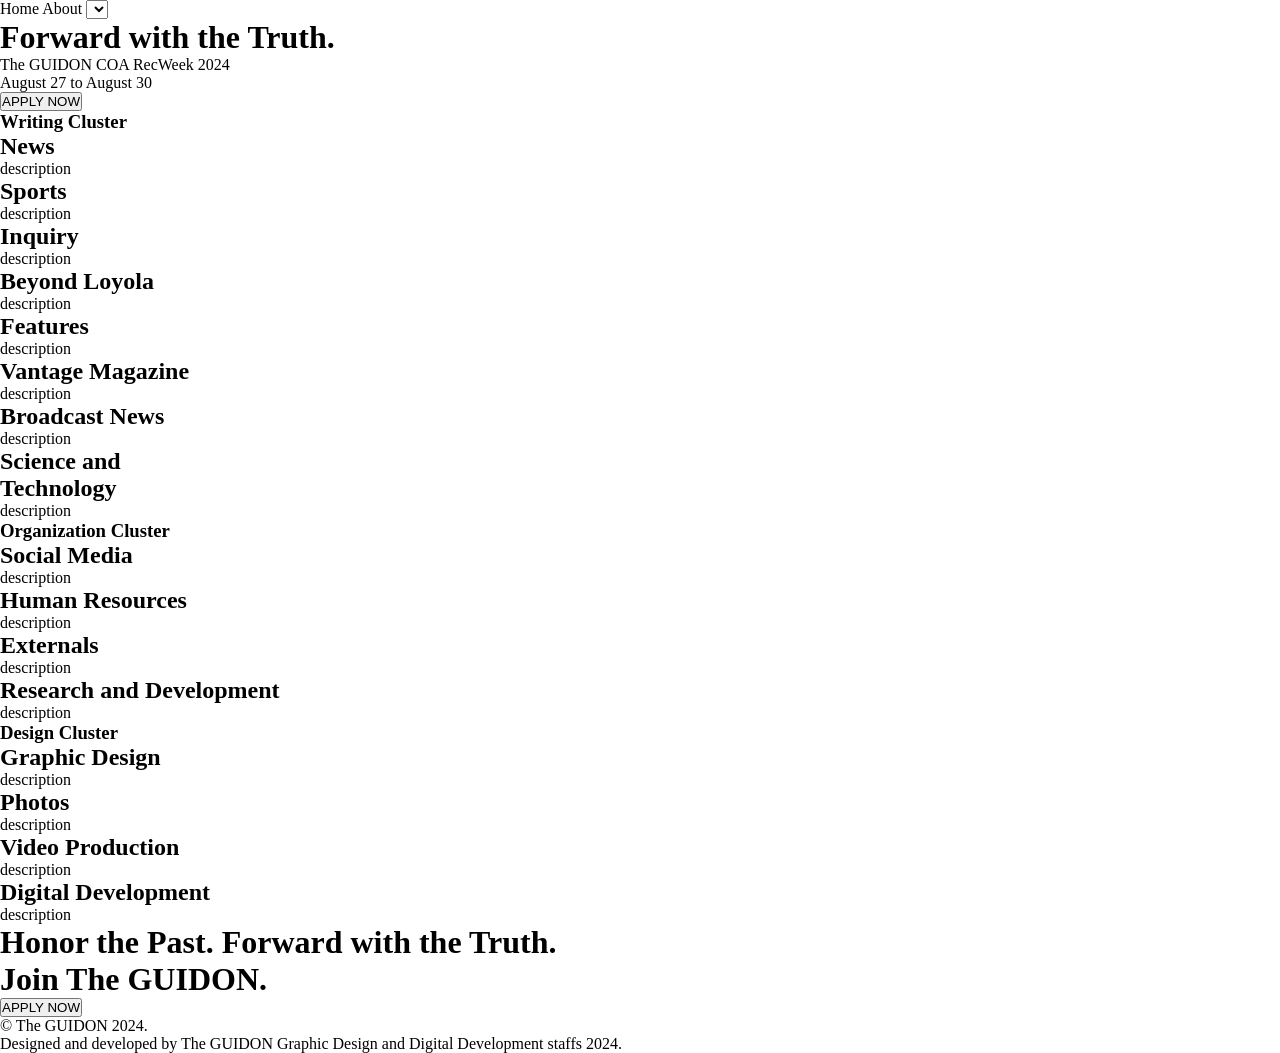
==== html/joinguidon.html @ 62df77d5 "populated the html structure." ====
<!DOCTYPE html>
<html lang="en">
<head>
    <meta charset="UTF-8">
    <meta name="viewport" content="width=device-width, initial-scale=1.0">
    <title>Join the Guidon</title>
    <link rel="stylesheet" charset="UTF-8" href="../css/guidon.css"
</head>
<body>
    <nav class="navbar">
        <a class="navbar-logo"> </a>
        <a class="navbar-home"> Home </a>
        <a class="navbar-about"> About </a>
        <select class="navbar-clusters"> Clusters </select>
    </nav>
    
    <header> 
        <h1> Forward with the Truth. </h1> 
        <p> The GUIDON COA RecWeek 2024</p>
        <p> August 27 to August 30 </p>
        <button> APPLY NOW </button>
    </header>

    <main> 
        <section class="container-intro"> 

        </section>

        <section class="container-clusters">
            <section id="writingCluster">
                <h1> Writing Cluster </h1> 
                <section> 
                    <a>
                        <h2> News </h2>
                        <p> description </p>
                    </a>
                </section>
                <section> 
                    <a>
                        <h2> Sports </h2>
                        <p> description </p>
                    </a>
                </section>
                <section> 
                    <a>
                        <h2> Inquiry </h2>
                        <p> description </p>
                    </a>
                </section>
                <section> 
                    <a>
                        <h2> Beyond Loyola </h2>
                        <p> description </p>
                    </a>
                </section>
                <section> 
                    <a>
                        <h2> Features </h2>
                        <p> description </p>
                    </a>
                </section>
                <section> 
                    <a>
                        <h2> Vantage Magazine </h2>
                        <p> description </p>
                    </a>
                </section>
                <section> 
                    <a>
                        <h2> Broadcast News </h2>
                        <p> description </p>
                    </a>
                </section>
                <section> 
                    <a>
                        <h2> Science and </h2>
                        <h2> Technology </h2>
                        <p> description </p>
                    </a>
                </section>
            </section>

            <section id="organizationCluster"> 
                <h1> Organization Cluster </h1>
                <section> 
                    <a>
                        <h2> Social Media </h2>
                        <p> description </p>
                    </a>
                </section>
                <section> 
                    <a>
                        <h2> Human Resources </h2>
                        <p> description </p>
                    </a>
                </section>
                <section> 
                    <a>
                        <h2> Externals </h2>
                        <p> description </p>
                    </a>
                </section> 
                <section> 
                    <a>
                        <h2> Research and Development </h2>
                        <p> description </p>
                    </a>
                </section>
            </section>

            <section id="designCluster"> 
                <h1> Design Cluster </h1> 
                <section> 
                    <a>
                        <h2> Graphic Design </h2>
                        <p> description </p>
                    </a>
                </section>
                <section> 
                    <a>
                        <h2> Photos </h2>
                        <p> description </p>
                    </a>
                </section>
                <section> 
                    <a>
                        <h2> Video Production </h2>
                        <p> description </p>
                    </a>
                </section> 
                <section> 
                    <a>
                        <h2> Digital Development </h2>
                        <p> description </p>
                    </a>
                </section>
            </section>
        </section>

        <footer class="footer">
            <h1> Honor the Past. Forward with the Truth. </h1>
            <h1> Join The GUIDON. </h1>
            <button> APPLY NOW </button>
            <p> © The GUIDON 2024.</p>
            <p> Designed and developed by The GUIDON Graphic Design and Digital Development staffs 2024.</p>
        </footer>


    </main>
</body>
</html>
---- css/guidon.css ----
* {
    padding: 0;
    margin: 0;
}
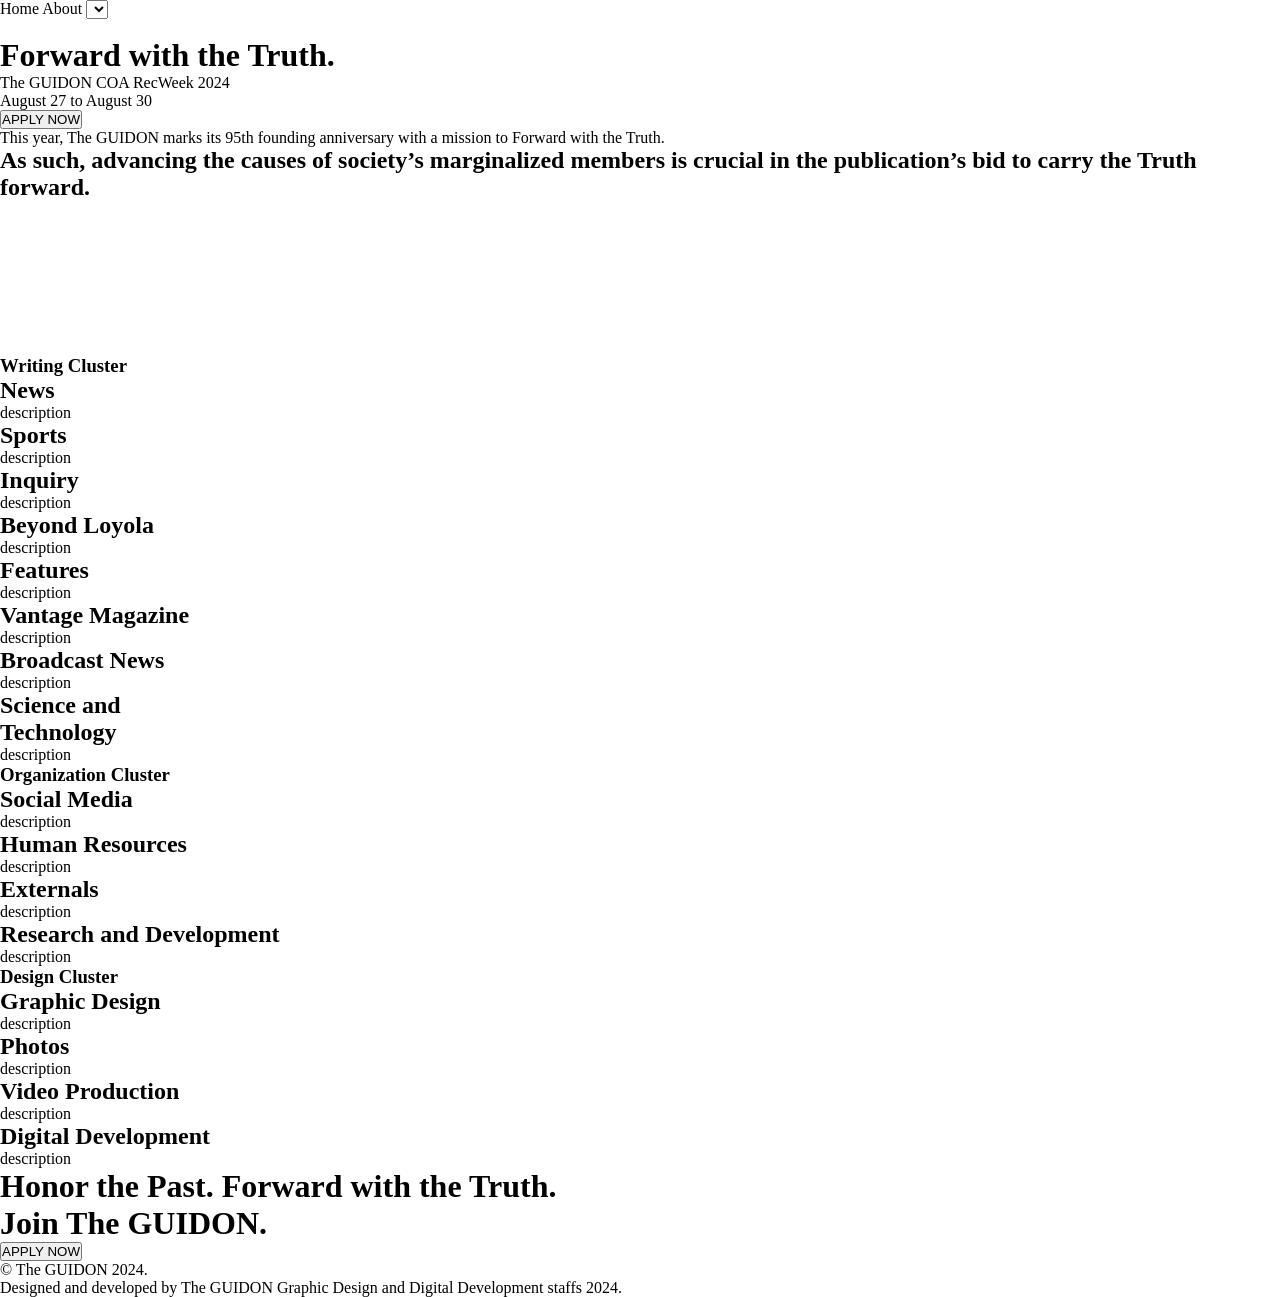
==== commit 0272d661: "added css styles for visual clarity" ====
--- a/html/joinguidon.html
+++ b/html/joinguidon.html
@@ -15,137 +15,154 @@
     </nav>
     
     <header> 
-        <h1> Forward with the Truth. </h1> 
-        <p> The GUIDON COA RecWeek 2024</p>
-        <p> August 27 to August 30 </p>
-        <button> APPLY NOW </button>
+        <div class="background-carousel">
+            <img> 
+            <img>
+            <img>
+        </div>
+        <div class="header-text">
+            <h1> Forward with the Truth. </h1> 
+            <div> 
+                <p> The GUIDON COA RecWeek 2024</p>
+                <p> August 27 to August 30 </p>
+                <button> APPLY NOW </button>
+             </div>
+           
+        </div>
+        
     </header>
 
     <main> 
         <section class="container-intro"> 
-
+            <p> This year, The GUIDON marks its 95th founding anniversary with a mission to Forward with the Truth. </p>
+            <h1> As such, advancing the causes of society’s marginalized members is crucial in the publication’s bid to carry the Truth forward. </h1>
+            <video> Insert video here </video>
         </section>
 
-        <section class="container-clusters">
+        <section class="container-allClusters">
             <section id="writingCluster">
                 <h1> Writing Cluster </h1> 
-                <section> 
-                    <a>
-                        <h2> News </h2>
-                        <p> description </p>
-                    </a>
-                </section>
-                <section> 
-                    <a>
-                        <h2> Sports </h2>
-                        <p> description </p>
-                    </a>
-                </section>
-                <section> 
-                    <a>
-                        <h2> Inquiry </h2>
-                        <p> description </p>
-                    </a>
-                </section>
-                <section> 
-                    <a>
-                        <h2> Beyond Loyola </h2>
-                        <p> description </p>
-                    </a>
-                </section>
-                <section> 
-                    <a>
-                        <h2> Features </h2>
-                        <p> description </p>
-                    </a>
-                </section>
-                <section> 
-                    <a>
-                        <h2> Vantage Magazine </h2>
-                        <p> description </p>
-                    </a>
-                </section>
-                <section> 
-                    <a>
-                        <h2> Broadcast News </h2>
-                        <p> description </p>
-                    </a>
-                </section>
-                <section> 
-                    <a>
-                        <h2> Science and </h2>
-                        <h2> Technology </h2>
-                        <p> description </p>
-                    </a>
+                <section class="container-cluster"> 
+                    <section> 
+                        <a>
+                            <h2> News </h2>
+                            <p> description </p>
+                        </a>
+                    </section>
+                    <section> 
+                        <a>
+                            <h2> Sports </h2>
+                            <p> description </p>
+                        </a>
+                    </section>
+                    <section> 
+                        <a>
+                            <h2> Inquiry </h2>
+                            <p> description </p>
+                        </a>
+                    </section>
+                    <section> 
+                        <a>
+                            <h2> Beyond Loyola </h2>
+                            <p> description </p>
+                        </a>
+                    </section>
+                    <section> 
+                        <a>
+                            <h2> Features </h2>
+                            <p> description </p>
+                        </a>
+                    </section>
+                    <section> 
+                        <a>
+                            <h2> Vantage Magazine </h2>
+                            <p> description </p>
+                        </a>
+                    </section>
+                    <section> 
+                        <a>
+                            <h2> Broadcast News </h2>
+                            <p> description </p>
+                        </a>
+                    </section>
+                    <section> 
+                        <a>
+                            <h2> Science and </h2>
+                            <h2> Technology </h2>
+                            <p> description </p>
+                        </a>
+                    </section>
                 </section>
             </section>
 
-            <section id="organizationCluster"> 
+            <section id="organizationCluster">
                 <h1> Organization Cluster </h1>
-                <section> 
-                    <a>
-                        <h2> Social Media </h2>
-                        <p> description </p>
-                    </a>
-                </section>
-                <section> 
-                    <a>
-                        <h2> Human Resources </h2>
-                        <p> description </p>
-                    </a>
-                </section>
-                <section> 
-                    <a>
-                        <h2> Externals </h2>
-                        <p> description </p>
-                    </a>
-                </section> 
-                <section> 
-                    <a>
-                        <h2> Research and Development </h2>
-                        <p> description </p>
-                    </a>
+                <section class="container-cluster">  
+                    <section> 
+                        <a>
+                            <h2> Social Media </h2>
+                            <p> description </p>
+                        </a>
+                    </section>
+                    <section> 
+                        <a>
+                            <h2> Human Resources </h2>
+                            <p> description </p>
+                        </a>
+                    </section>
+                    <section> 
+                        <a>
+                            <h2> Externals </h2>
+                            <p> description </p>
+                        </a>
+                    </section> 
+                    <section> 
+                        <a>
+                            <h2> Research and Development </h2>
+                            <p> description </p>
+                        </a>
+                    </section>
                 </section>
             </section>
 
-            <section id="designCluster"> 
+            <section id="designCluster">
                 <h1> Design Cluster </h1> 
-                <section> 
-                    <a>
-                        <h2> Graphic Design </h2>
-                        <p> description </p>
-                    </a>
-                </section>
-                <section> 
-                    <a>
-                        <h2> Photos </h2>
-                        <p> description </p>
-                    </a>
-                </section>
-                <section> 
-                    <a>
-                        <h2> Video Production </h2>
-                        <p> description </p>
-                    </a>
-                </section> 
-                <section> 
-                    <a>
-                        <h2> Digital Development </h2>
-                        <p> description </p>
-                    </a>
+                <section class="container-cluster"> 
+                    <section> 
+                        <a>
+                            <h2> Graphic Design </h2>
+                            <p> description </p>
+                        </a>
+                    </section>
+                    <section> 
+                        <a>
+                            <h2> Photos </h2>
+                            <p> description </p>
+                        </a>
+                    </section>
+                    <section> 
+                        <a>
+                            <h2> Video Production </h2>
+                            <p> description </p>
+                        </a>
+                    </section> 
+                    <section> 
+                        <a>
+                            <h2> Digital Development </h2>
+                            <p> description </p>
+                        </a>
+                    </section>
                 </section>
             </section>
         </section>
+    </main>
 
-        <footer class="footer">
-            <h1> Honor the Past. Forward with the Truth. </h1>
-            <h1> Join The GUIDON. </h1>
-            <button> APPLY NOW </button>
-            <p> © The GUIDON 2024.</p>
-            <p> Designed and developed by The GUIDON Graphic Design and Digital Development staffs 2024.</p>
-        </footer>
-
-
-    </main>
+    <footer class="footer">
+        <h1> Honor the Past. Forward with the Truth. </h1>
+        <h1> Join The GUIDON. </h1>
+        <button> APPLY NOW </button>
+        <p> © The GUIDON 2024.</p>
+        <p> Designed and developed by The GUIDON Graphic Design and Digital Development staffs 2024.</p>
+    </footer>
 </body>
 </html>
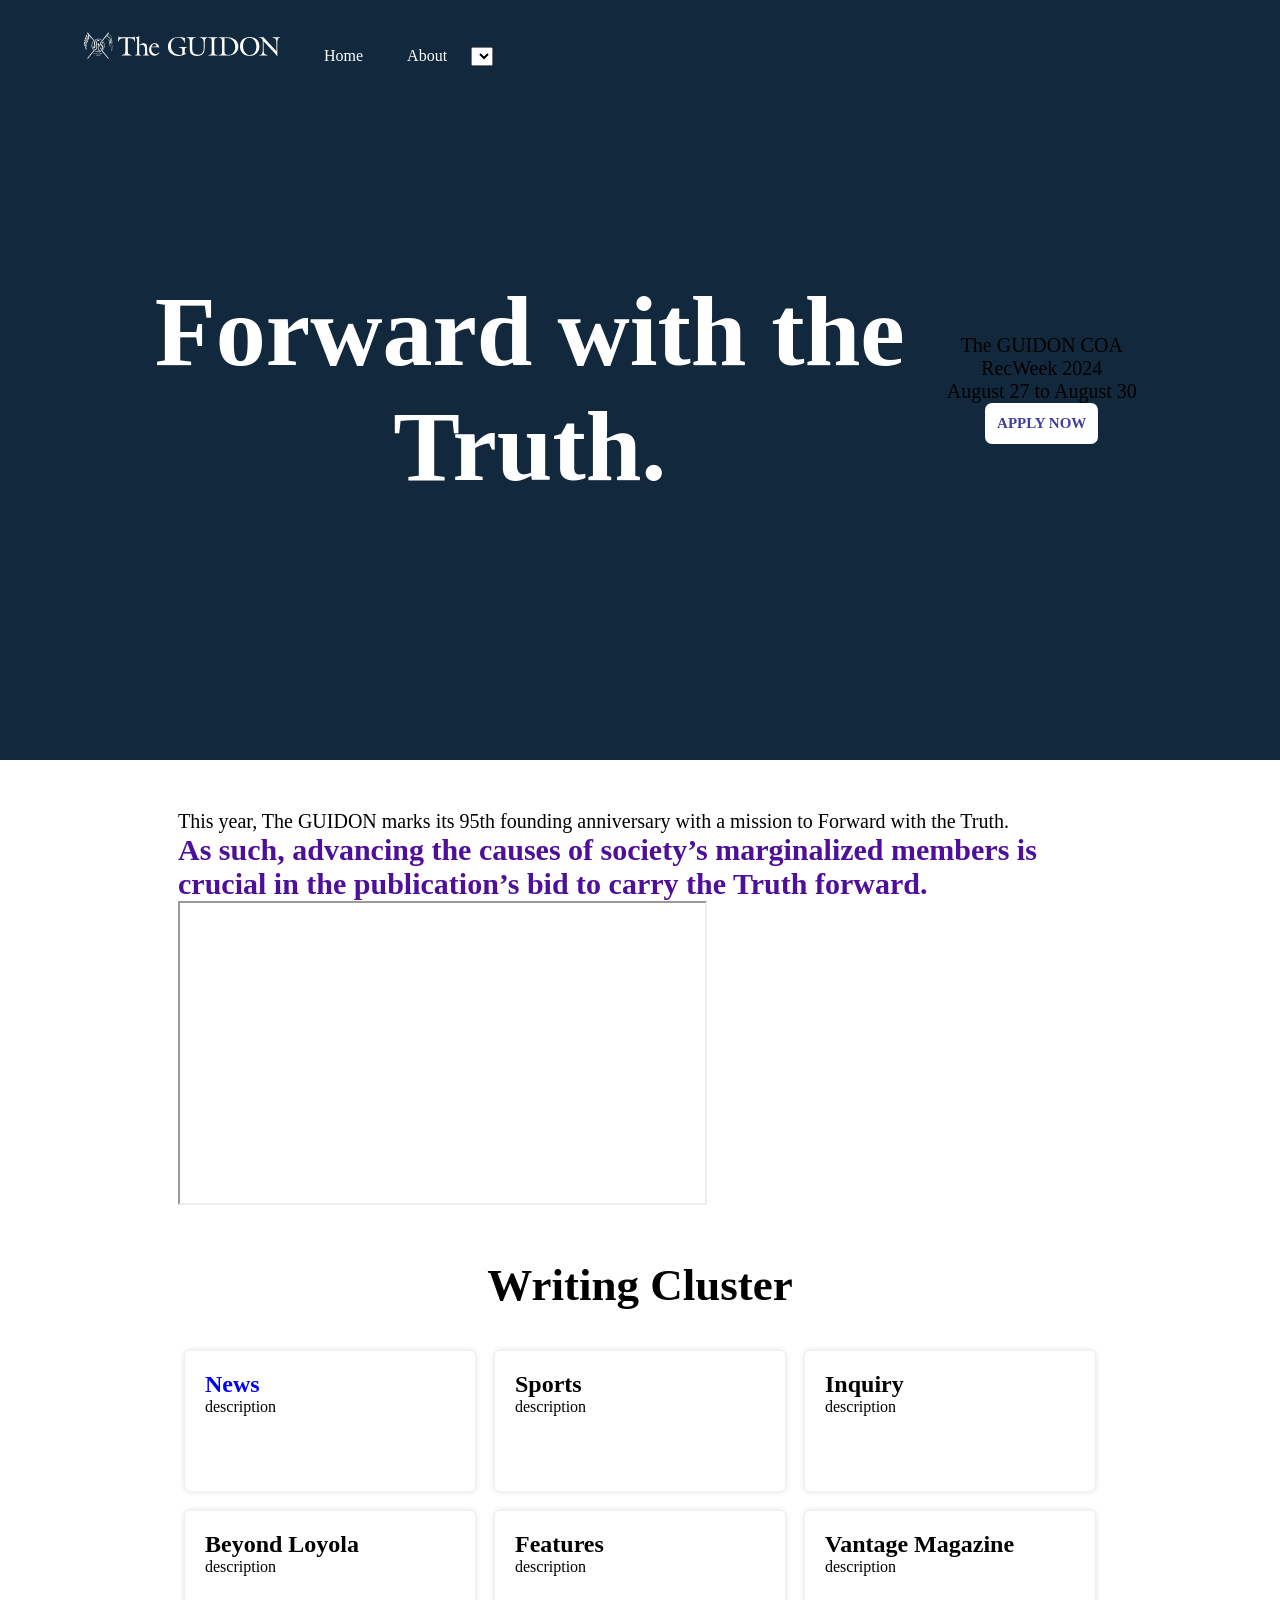
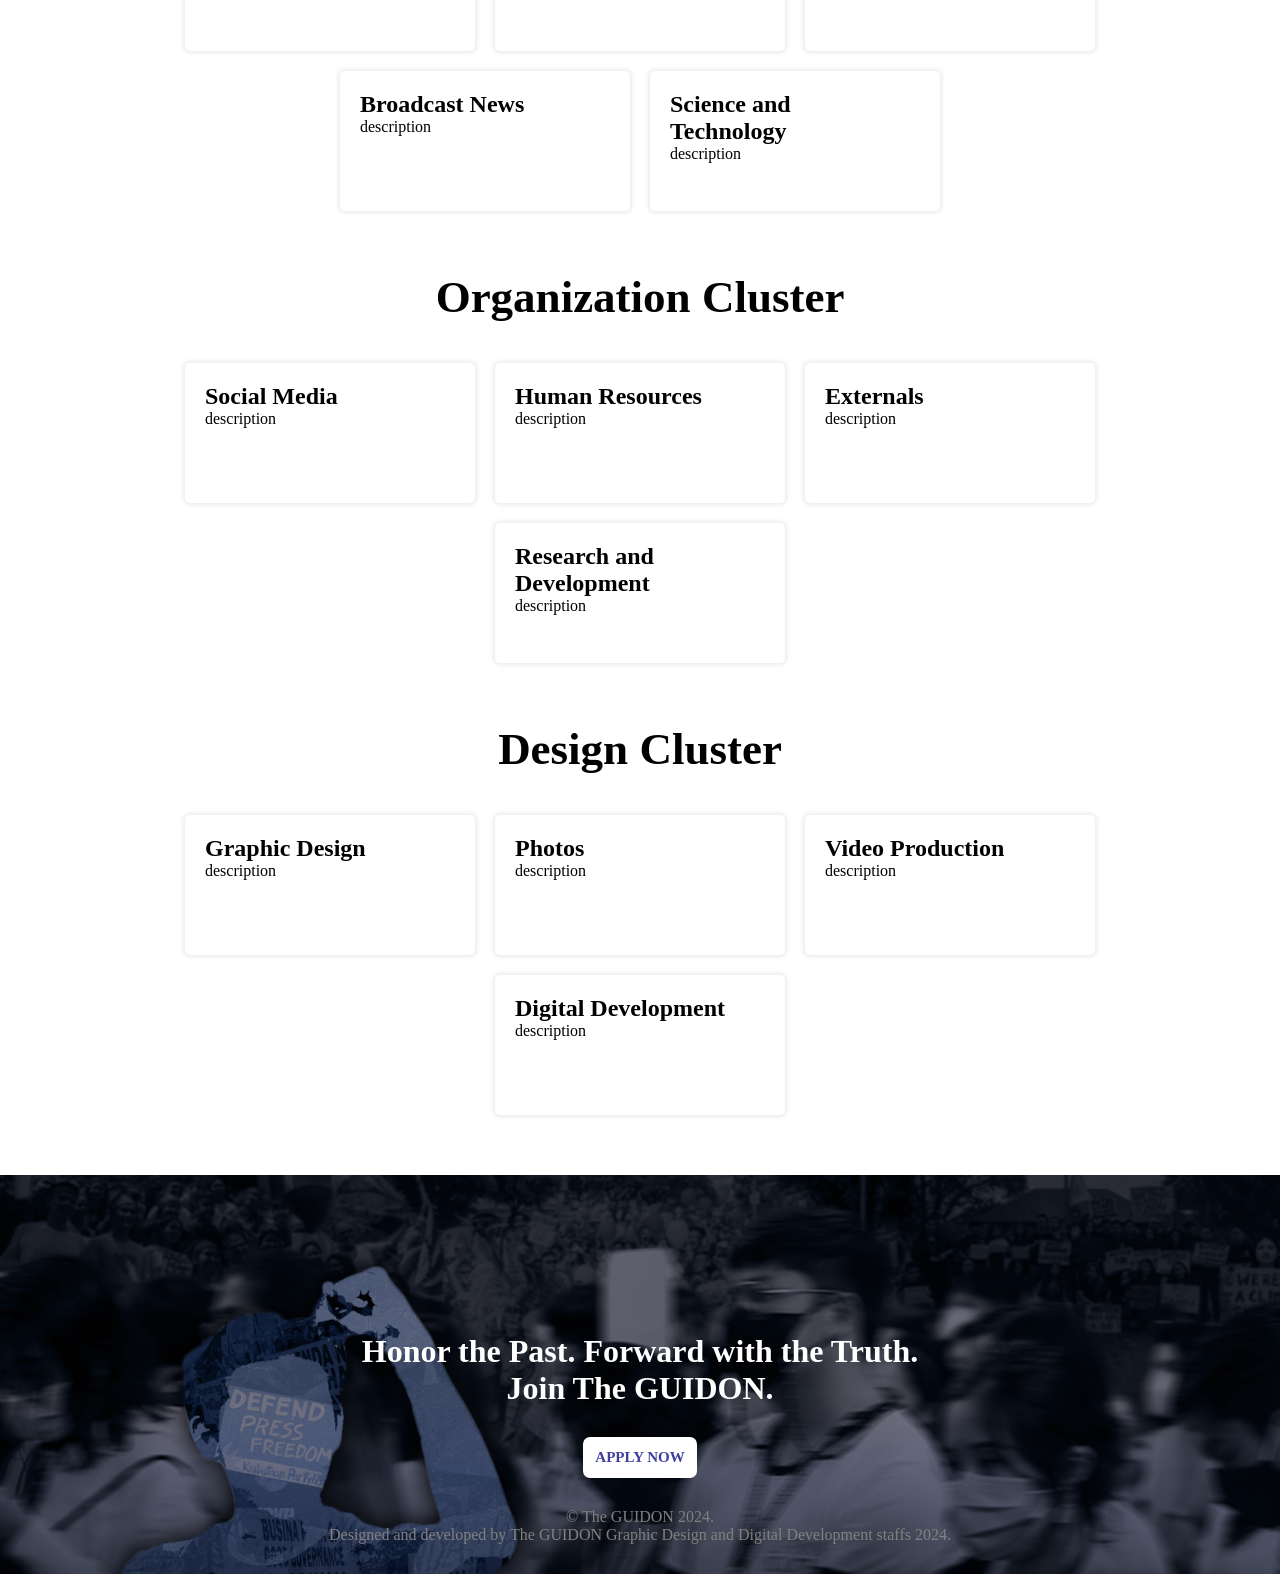
==== commit c5aebceb: "applied more css styles." ====
--- a/html/joinguidon.html
+++ b/html/joinguidon.html
@@ -1,168 +1,190 @@
 <!DOCTYPE html>
 <html lang="en">
-<head>
-    <meta charset="UTF-8">
-    <meta name="viewport" content="width=device-width, initial-scale=1.0">
+  <head>
+    <meta charset="UTF-8" />
+    <meta name="viewport" content="width=device-width, initial-scale=1.0" />
     <title>Join the Guidon</title>
     <link rel="stylesheet" charset="UTF-8" href="../css/guidon.css"
-</head>
-<body>
+  </head>
+  <body>
     <nav class="navbar">
-        <a class="navbar-logo"> </a>
-        <a class="navbar-home"> Home </a>
-        <a class="navbar-about"> About </a>
-        <select class="navbar-clusters"> Clusters </select>
+      <a class="navbar-logo"> <img src="../images/logo-long-white.svg" /></a>
+      <a class="navbar-home"> Home </a>
+      <a class="navbar-about"> About </a>
+      <select class="navbar-clusters">
+        Clusters
+      </select>
     </nav>
-    
-    <header> 
-        <div class="background-carousel">
-            <img> 
-            <img>
-            <img>
+
+    <header>
+      <div class="background-carousel">
+        <img />
+        <img />
+        <img />
+      </div>
+      <div class="header-text">
+        <h1>Forward with the Truth.</h1>
+        <div>
+          <p>The GUIDON COA RecWeek 2024</p>
+          <p>August 27 to August 30</p>
+          <button>APPLY NOW</button>
         </div>
-        <div class="header-text">
-            <h1> Forward with the Truth. </h1> 
-            <div> 
-                <p> The GUIDON COA RecWeek 2024</p>
-                <p> August 27 to August 30 </p>
-                <button> APPLY NOW </button>
-             </div>
-           
-        </div>
-        
+      </div>
     </header>
 
-    <main> 
-        <section class="container-intro"> 
-            <p> This year, The GUIDON marks its 95th founding anniversary with a mission to Forward with the Truth. </p>
-            <h1> As such, advancing the causes of society’s marginalized members is crucial in the publication’s bid to carry the Truth forward. </h1>
-            <video> Insert video here </video>
+    <main>
+      <section class="container-intro">
+        <blockquote>
+          <p>
+            This year, The GUIDON marks its 95th founding anniversary with a mission to Forward with
+            the Truth.
+          </p>
+
+          <h1>
+            As such, advancing the causes of society’s marginalized members is crucial in the
+            publication’s bid to carry the Truth forward.
+          </h1>
+        </blockquote>
+
+        <iframe
+          style="width: 525px; height: 300px"
+          src="https://drive.google.com/file/d/1OpApFnA5Q67qXhPwt8SmKWEV10A-F7zk/preview"
+          allow="autoplay"
+        ></iframe>
+      </section>
+
+      <section class="container-allClusters">
+        <section id="writingCluster">
+          <h1>Writing Cluster</h1>
+          <section class="container-cluster">
+            <section>
+              <a>
+                <h2 style="color: blue">News</h2>
+                <p>description</p>
+              </a>
+            </section>
+            <section>
+              <a>
+                <h2>Sports</h2>
+                <p>description</p>
+              </a>
+            </section>
+            <section>
+              <a>
+                <h2>Inquiry</h2>
+                <p>description</p>
+              </a>
+            </section>
+            <section>
+              <a>
+                <h2>Beyond Loyola</h2>
+                <p>description</p>
+              </a>
+            </section>
+            <section>
+              <a>
+                <h2>Features</h2>
+                <p>description</p>
+              </a>
+            </section>
+            <section>
+              <a>
+                <h2>Vantage Magazine</h2>
+                <p>description</p>
+              </a>
+            </section>
+            <section>
+              <a>
+                <h2>Broadcast News</h2>
+                <p>description</p>
+              </a>
+            </section>
+            <section>
+              <a>
+                <h2>Science and</h2>
+                <h2>Technology</h2>
+                <p>description</p>
+              </a>
+            </section>
+          </section>
         </section>
 
-        <section class="container-allClusters">
-            <section id="writingCluster">
-                <h1> Writing Cluster </h1> 
-                <section class="container-cluster"> 
-                    <section> 
-                        <a>
-                            <h2> News </h2>
-                            <p> description </p>
-                        </a>
-                    </section>
-                    <section> 
-                        <a>
-                            <h2> Sports </h2>
-                            <p> description </p>
-                        </a>
-                    </section>
-                    <section> 
-                        <a>
-                            <h2> Inquiry </h2>
-                            <p> description </p>
-                        </a>
-                    </section>
-                    <section> 
-                        <a>
-                            <h2> Beyond Loyola </h2>
-                            <p> description </p>
-                        </a>
-                    </section>
-                    <section> 
-                        <a>
-                            <h2> Features </h2>
-                            <p> description </p>
-                        </a>
-                    </section>
-                    <section> 
-                        <a>
-                            <h2> Vantage Magazine </h2>
-                            <p> description </p>
-                        </a>
-                    </section>
-                    <section> 
-                        <a>
-                            <h2> Broadcast News </h2>
-                            <p> description </p>
-                        </a>
-                    </section>
-                    <section> 
-                        <a>
-                            <h2> Science and </h2>
-                            <h2> Technology </h2>
-                            <p> description </p>
-                        </a>
-                    </section>
-                </section>
+        <section id="organizationCluster">
+          <h1>Organization Cluster</h1>
+          <section class="container-cluster">
+            <section>
+              <a>
+                <h2>Social Media</h2>
+                <p>description</p>
+              </a>
             </section>
+            <section>
+              <a>
+                <h2>Human Resources</h2>
+                <p>description</p>
+              </a>
+            </section>
+            <section>
+              <a>
+                <h2>Externals</h2>
+                <p>description</p>
+              </a>
+            </section>
+            <section>
+              <a>
+                <h2>Research and Development</h2>
+                <p>description</p>
+              </a>
+            </section>
+          </section>
+        </section>
 
-            <section id="organizationCluster">
-                <h1> Organization Cluster </h1>
-                <section class="container-cluster">  
-                    <section> 
-                        <a>
-                            <h2> Social Media </h2>
-                            <p> description </p>
-                        </a>
-                    </section>
-                    <section> 
-                        <a>
-                            <h2> Human Resources </h2>
-                            <p> description </p>
-                        </a>
-                    </section>
-                    <section> 
-                        <a>
-                            <h2> Externals </h2>
-                            <p> description </p>
-                        </a>
-                    </section> 
-                    <section> 
-                        <a>
-                            <h2> Research and Development </h2>
-                            <p> description </p>
-                        </a>
-                    </section>
-                </section>
+        <section id="designCluster">
+          <h1>Design Cluster</h1>
+          <section class="container-cluster">
+            <section>
+              <a>
+                <h2>Graphic Design</h2>
+                <p>description</p>
+              </a>
             </section>
-
-            <section id="designCluster">
-                <h1> Design Cluster </h1> 
-                <section class="container-cluster"> 
-                    <section> 
-                        <a>
-                            <h2> Graphic Design </h2>
-                            <p> description </p>
-                        </a>
-                    </section>
-                    <section> 
-                        <a>
-                            <h2> Photos </h2>
-                            <p> description </p>
-                        </a>
-                    </section>
-                    <section> 
-                        <a>
-                            <h2> Video Production </h2>
-                            <p> description </p>
-                        </a>
-                    </section> 
-                    <section> 
-                        <a>
-                            <h2> Digital Development </h2>
-                            <p> description </p>
-                        </a>
-                    </section>
-                </section>
+            <section>
+              <a>
+                <h2>Photos</h2>
+                <p>description</p>
+              </a>
             </section>
+            <section>
+              <a>
+                <h2>Video Production</h2>
+                <p>description</p>
+              </a>
+            </section>
+            <section>
+              <a>
+                <h2>Digital Development</h2>
+                <p>description</p>
+              </a>
+            </section>
+          </section>
         </section>
+      </section>
     </main>
 
     <footer class="footer">
-        <h1> Honor the Past. Forward with the Truth. </h1>
-        <h1> Join The GUIDON. </h1>
-        <button> APPLY NOW </button>
-        <p> © The GUIDON 2024.</p>
-        <p> Designed and developed by The GUIDON Graphic Design and Digital Development staffs 2024.</p>
+      <div id="footer-message">
+        <h1>Honor the Past. Forward with the Truth.</h1>
+        <h1>Join The GUIDON.</h1>
+      </div>
+
+      <button>APPLY NOW</button>
+
+      <div id="footer-credits">
+        <p>© The GUIDON 2024.</p>
+        <p>
+          Designed and developed by The GUIDON Graphic Design and Digital Development staffs 2024.
+        </p>
+      </div>
     </footer>
-</body>
+  </body>
 </html>
--- a/css/guidon.css
+++ b/css/guidon.css
@@ -4,3 +4,121 @@
 }
 
 
+/* navbar content */
+
+.navbar {
+    position: fixed;
+    padding: 30px;
+    margin-left: 30px;
+}
+
+.navbar > a {
+    margin: 20px;
+    color: white;
+}
+
+.navbar > a:hover {
+    text-decoration: underline;
+    text-decoration-color: white;
+}
+.navbar-logo > img{
+    width: 200px;
+    height: auto;
+}
+/* header content */
+header {
+    text-align: center;
+    padding: 20% 10% 20% 10%;
+    background-color: rgb(18, 41, 61);
+}
+
+.header-text {
+    display: flex;
+    align-items: center;
+}
+.header-text > h1{
+    font-size: 100px;
+    color: white;
+}
+
+.header-text > div{
+    font-size: 20px;
+}
+
+.container-intro {
+    padding: 50px;
+}
+
+.container-intro > blockquote > p{
+    font-size: 20px;
+}
+
+.container-intro > blockquote > h1{
+    color: rgb(78, 15, 155);
+    font-size: 30px;
+}
+
+/* main content */
+main {
+    padding-left: 10%;
+    padding-right: 10%;
+}
+
+
+.container-allClusters > section > h1 {
+    display: grid;
+    justify-content: center;
+    font-size: 45px;
+}
+
+.container-cluster {
+    display: flex;
+    flex-wrap: wrap;
+    align-items: center;
+    justify-content: center;
+    margin-bottom: 50px;
+    margin-top: 30px;
+}
+
+.container-cluster > section {
+    
+    box-shadow: 0px 0px 4px 2px rgba(0, 0, 0, 0.08);
+    border-radius: 5px;
+    padding: 20px;
+    width: 250px;
+    height: 100px;
+    margin: 10px;
+}
+
+/* footer styles */ 
+footer {
+    text-align: center;
+    background-image: url("../images/footer.png");
+    background-size: cover;
+    background-color: rgba(25, 15, 28, 0.562);
+    background-blend-mode: multiply;
+    padding: 10%;
+    padding-bottom: 0%;
+}
+
+#footer-message {
+    color: white;
+    padding: 30px;
+}
+
+#footer-credits {
+    padding: 30px;
+    color: gray;
+}
+/* button styles */
+button {
+    padding: 12px;
+    color: rgb(63, 63, 157);
+    background-color: white;
+    border-radius: 7px;
+    border-style: none;
+    font-size: 15px;
+    font-weight: bold;
+    font-family: 'Lucida Sans';
+}
+
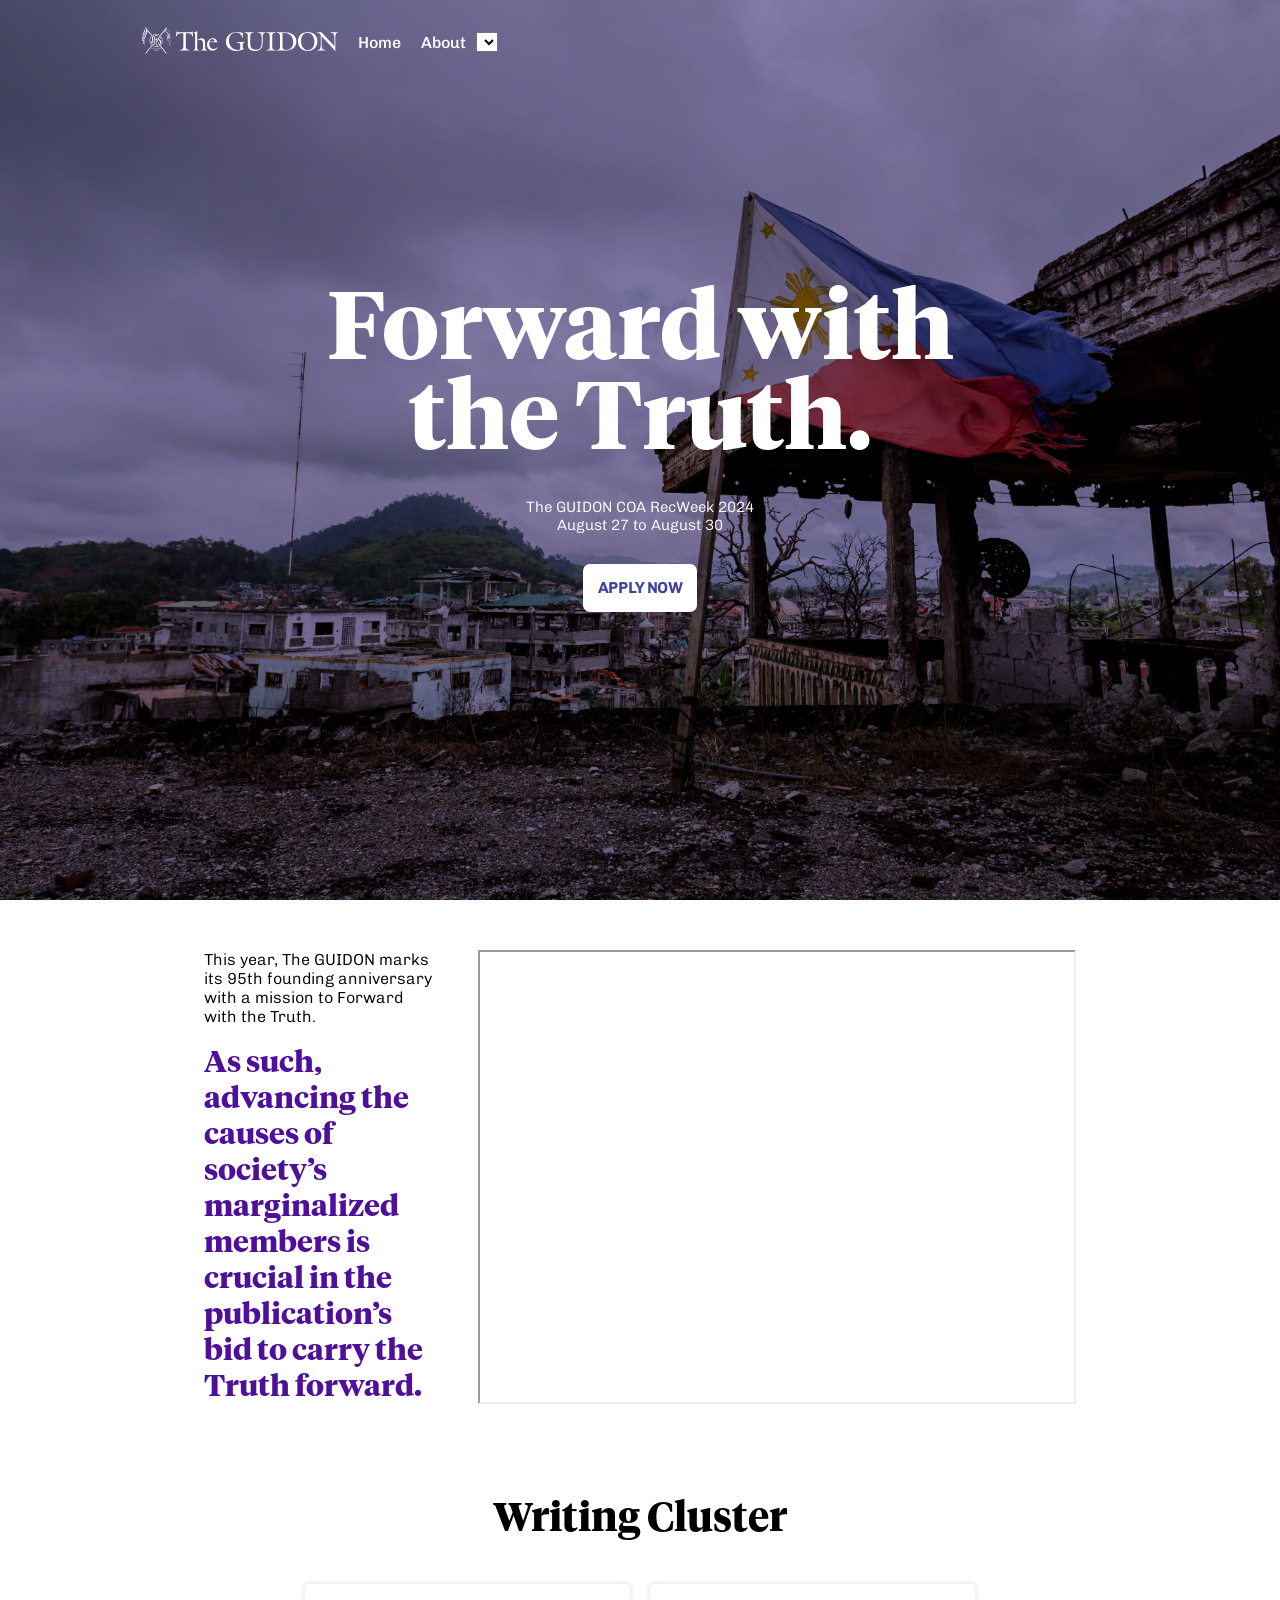
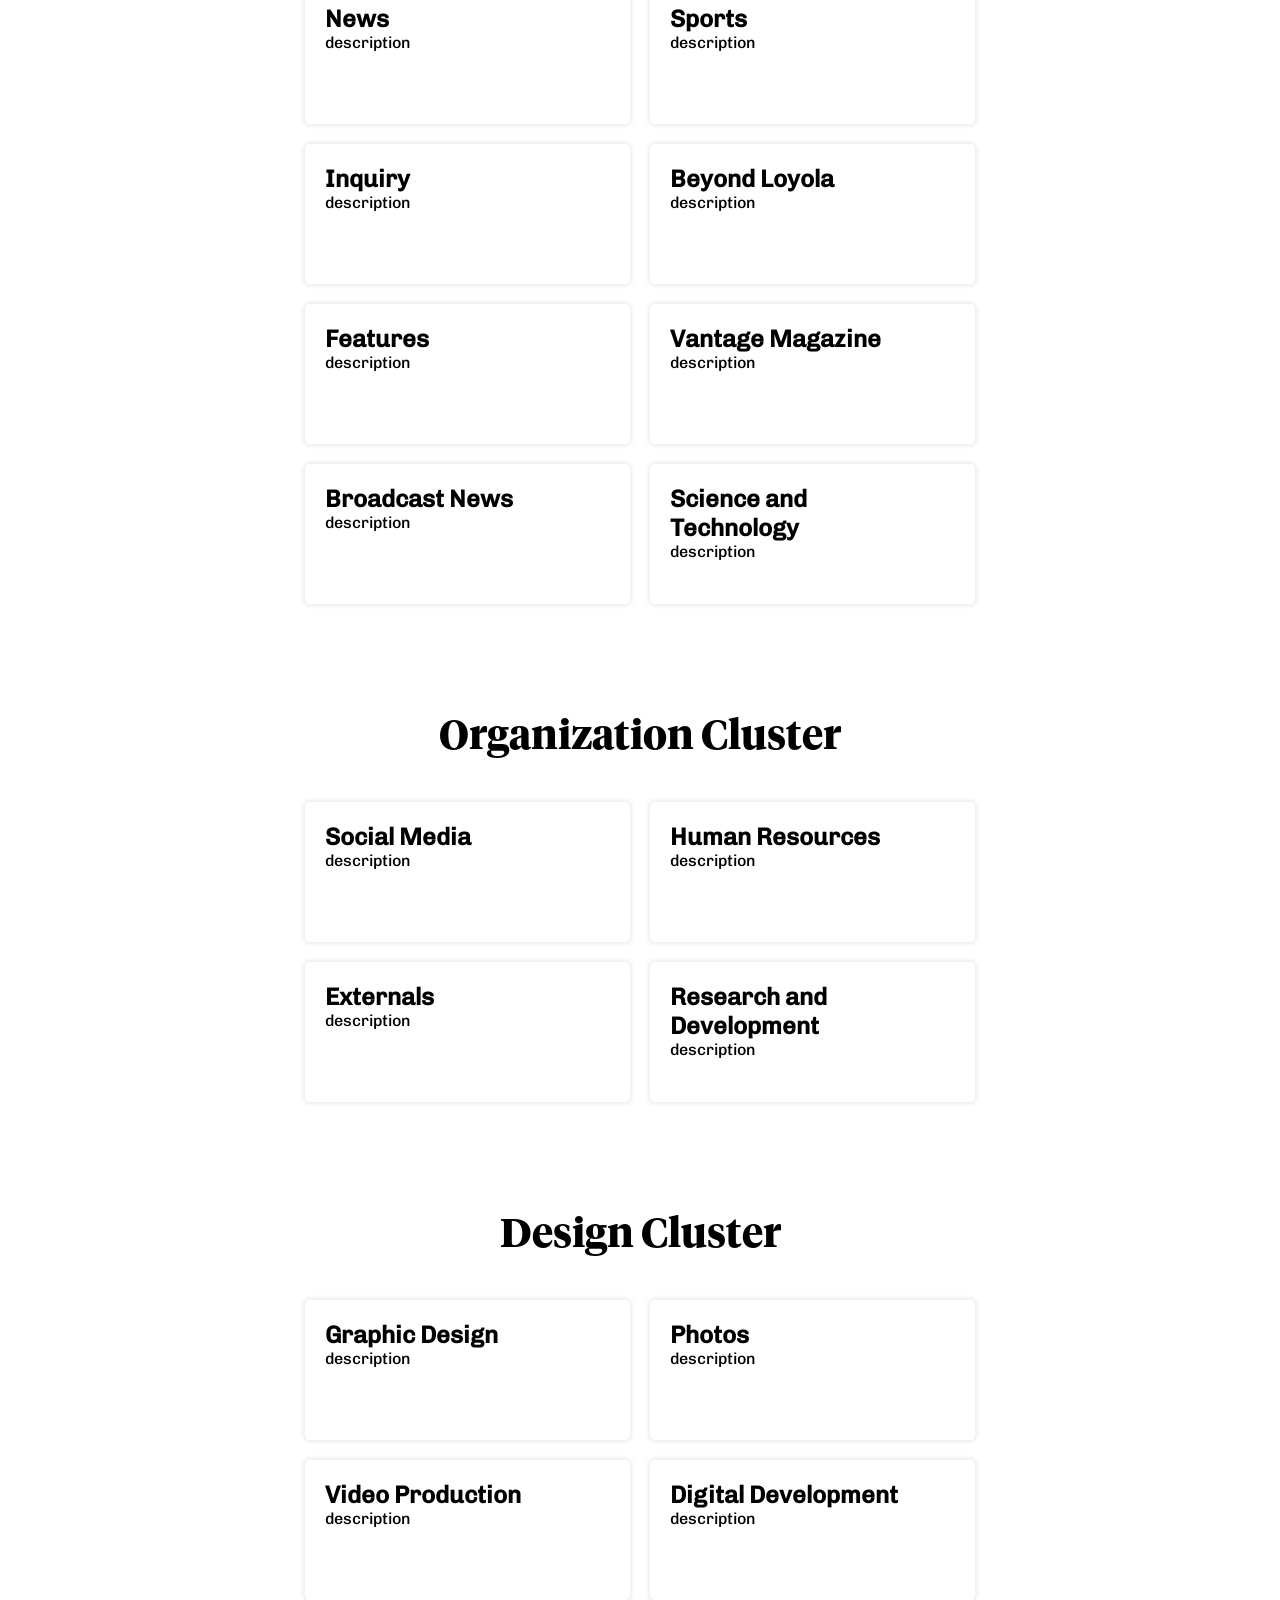
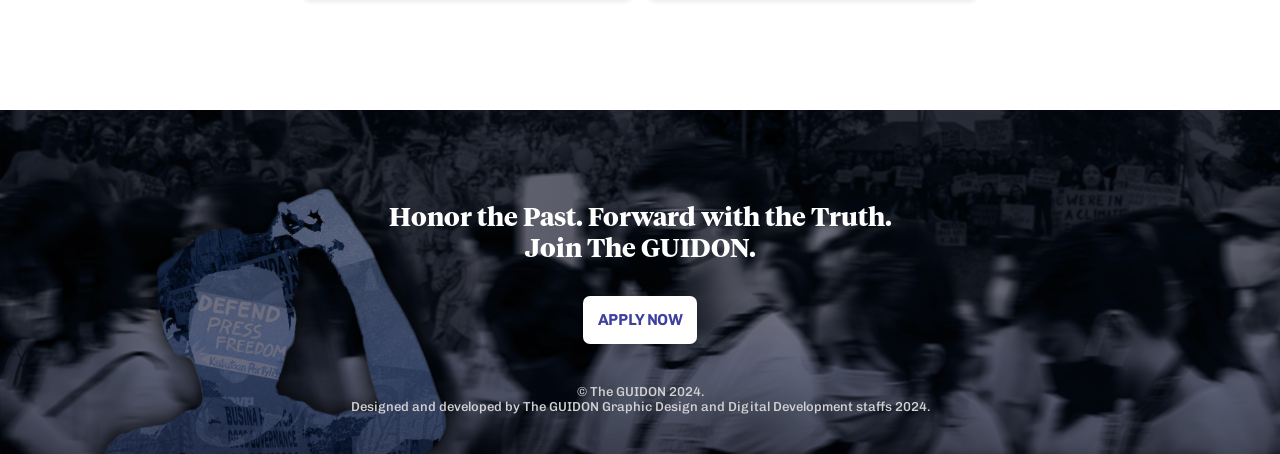
==== commit adab4f0e: "Added background images in header and navigation bar animations. Also added and applied fonts." ====
--- a/html/joinguidon.html
+++ b/html/joinguidon.html
@@ -1,190 +1,185 @@
 <!DOCTYPE html>
 <html lang="en">
-  <head>
-    <meta charset="UTF-8" />
-    <meta name="viewport" content="width=device-width, initial-scale=1.0" />
+<head>
+    <meta charset="UTF-8">
+    <meta name="viewport" content="width=device-width, initial-scale=1.0">
     <title>Join the Guidon</title>
-    <link rel="stylesheet" charset="UTF-8" href="../css/guidon.css"
-  </head>
-  <body>
+    <link rel="stylesheet" charset="UTF-8" href="../css/guidon.css">
+</head>
+
+<body>
     <nav class="navbar">
-      <a class="navbar-logo"> <img src="../images/logo-long-white.svg" /></a>
-      <a class="navbar-home"> Home </a>
-      <a class="navbar-about"> About </a>
-      <select class="navbar-clusters">
-        Clusters
-      </select>
+        <a class="navbar-logo"> <img src="../images/logo-long-white.svg"> </a>
+        <a class="navbar-home"> Home </a>
+        <a class="navbar-about"> About </a>
+        <select class="navbar-clusters"> Clusters </select>
     </nav>
-
-    <header>
-      <div class="background-carousel">
-        <img />
-        <img />
-        <img />
-      </div>
-      <div class="header-text">
-        <h1>Forward with the Truth.</h1>
-        <div>
-          <p>The GUIDON COA RecWeek 2024</p>
-          <p>August 27 to August 30</p>
-          <button>APPLY NOW</button>
+    
+    <header class="fade-bg-slideshow"> 
+        <div class="header-text">
+            <h1> Forward with the Truth. </h1> 
+            <div class="header-info"> 
+                <p> The GUIDON COA RecWeek 2024</p>
+                <p> August 27 to August 30 </p>
+             </div>
+             <button> APPLY NOW </button>
         </div>
-      </div>
     </header>
 
-    <main>
-      <section class="container-intro">
-        <blockquote>
-          <p>
-            This year, The GUIDON marks its 95th founding anniversary with a mission to Forward with
-            the Truth.
-          </p>
-
-          <h1>
-            As such, advancing the causes of society’s marginalized members is crucial in the
-            publication’s bid to carry the Truth forward.
-          </h1>
-        </blockquote>
-
-        <iframe
-          style="width: 525px; height: 300px"
-          src="https://drive.google.com/file/d/1OpApFnA5Q67qXhPwt8SmKWEV10A-F7zk/preview"
-          allow="autoplay"
-        ></iframe>
-      </section>
-
-      <section class="container-allClusters">
-        <section id="writingCluster">
-          <h1>Writing Cluster</h1>
-          <section class="container-cluster">
-            <section>
-              <a>
-                <h2 style="color: blue">News</h2>
-                <p>description</p>
-              </a>
-            </section>
-            <section>
-              <a>
-                <h2>Sports</h2>
-                <p>description</p>
-              </a>
-            </section>
-            <section>
-              <a>
-                <h2>Inquiry</h2>
-                <p>description</p>
-              </a>
-            </section>
-            <section>
-              <a>
-                <h2>Beyond Loyola</h2>
-                <p>description</p>
-              </a>
-            </section>
-            <section>
-              <a>
-                <h2>Features</h2>
-                <p>description</p>
-              </a>
-            </section>
-            <section>
-              <a>
-                <h2>Vantage Magazine</h2>
-                <p>description</p>
-              </a>
-            </section>
-            <section>
-              <a>
-                <h2>Broadcast News</h2>
-                <p>description</p>
-              </a>
-            </section>
-            <section>
-              <a>
-                <h2>Science and</h2>
-                <h2>Technology</h2>
-                <p>description</p>
-              </a>
-            </section>
-          </section>
+    <main> 
+        <section class="container-intro"> 
+            <blockquote>
+                <p> This year, The GUIDON marks its 95th founding anniversary with a mission to Forward with the Truth. </p>
+                <h1> As such, advancing the causes of society’s marginalized members is crucial in the publication’s bid to carry the Truth forward. </h1>
+            </blockquote>
+            <iframe id="intro-video" ="https://drive.google.com/file/d/1OpApFnA5Q67qXhPwt8SmKWEV10A-F7zk/preview" allow="autoplay"></iframe>
         </section>
 
-        <section id="organizationCluster">
-          <h1>Organization Cluster</h1>
-          <section class="container-cluster">
-            <section>
-              <a>
-                <h2>Social Media</h2>
-                <p>description</p>
-              </a>
+        <section class="container-allClusters">
+            <section id="writingCluster" class="">
+                <h1> Writing Cluster </h1> 
+                <section class="container-cluster"> 
+                    <section> 
+                        <a>
+                            <h2> News </h2>
+                            <p> description </p>
+                        </a>
+                    </section>
+                    <section> 
+                        <a>
+                            <h2> Sports </h2>
+                            <p> description </p>
+                        </a>
+                    </section>
+                    <section> 
+                        <a>
+                            <h2> Inquiry </h2>
+                            <p> description </p>
+                        </a>
+                    </section>
+                    <section> 
+                        <a>
+                            <h2> Beyond Loyola </h2>
+                            <p> description </p>
+                        </a>
+                    </section>
+                    <section> 
+                        <a>
+                            <h2> Features </h2>
+                            <p> description </p>
+                        </a>
+                    </section>
+                    <section> 
+                        <a>
+                            <h2> Vantage Magazine </h2>
+                            <p> description </p>
+                        </a>
+                    </section>
+                    <section> 
+                        <a>
+                            <h2> Broadcast News </h2>
+                            <p> description </p>
+                        </a>
+                    </section>
+                    <section> 
+                        <a>
+                            <h2> Science and </h2>
+                            <h2> Technology </h2>
+                            <p> description </p>
+                        </a>
+                    </section>
+                </section>
             </section>
-            <section>
-              <a>
-                <h2>Human Resources</h2>
-                <p>description</p>
-              </a>
+
+            <section id="organizationCluster">
+                <h1> Organization Cluster </h1>
+                <section class="container-cluster">  
+                    <section> 
+                        <a>
+                            <h2> Social Media </h2>
+                            <p> description </p>
+                        </a>
+                    </section>
+                    <section> 
+                        <a>
+                            <h2> Human Resources </h2>
+                            <p> description </p>
+                        </a>
+                    </section>
+                    <section> 
+                        <a>
+                            <h2> Externals </h2>
+                            <p> description </p>
+                        </a>
+                    </section> 
+                    <section> 
+                        <a>
+                            <h2> Research and Development </h2>
+                            <p> description </p>
+                        </a>
+                    </section>
+                </section>
             </section>
-            <section>
-              <a>
-                <h2>Externals</h2>
-                <p>description</p>
-              </a>
+
+            <section id="designCluster">
+                <h1> Design Cluster </h1> 
+                <section class="container-cluster"> 
+                    <section> 
+                        <a>
+                            <h2> Graphic Design </h2>
+                            <p> description </p>
+                        </a>
+                    </section>
+                    <section> 
+                        <a>
+                            <h2> Photos </h2>
+                            <p> description </p>
+                        </a>
+                    </section>
+                    <section> 
+                        <a>
+                            <h2> Video Production </h2>
+                            <p> description </p>
+                        </a>
+                    </section> 
+                    <section> 
+                        <a>
+                            <h2> Digital Development </h2>
+                            <p> description </p>
+                        </a>
+                    </section>
+                </section>
             </section>
-            <section>
-              <a>
-                <h2>Research and Development</h2>
-                <p>description</p>
-              </a>
-            </section>
-          </section>
         </section>
-
-        <section id="designCluster">
-          <h1>Design Cluster</h1>
-          <section class="container-cluster">
-            <section>
-              <a>
-                <h2>Graphic Design</h2>
-                <p>description</p>
-              </a>
-            </section>
-            <section>
-              <a>
-                <h2>Photos</h2>
-                <p>description</p>
-              </a>
-            </section>
-            <section>
-              <a>
-                <h2>Video Production</h2>
-                <p>description</p>
-              </a>
-            </section>
-            <section>
-              <a>
-                <h2>Digital Development</h2>
-                <p>description</p>
-              </a>
-            </section>
-          </section>
-        </section>
-      </section>
     </main>
 
     <footer class="footer">
-      <div id="footer-message">
-        <h1>Honor the Past. Forward with the Truth.</h1>
-        <h1>Join The GUIDON.</h1>
-      </div>
+        <div id="footer-message"> 
+            <h1> Honor the Past. Forward with the Truth. </h1>
+            <h1> Join The GUIDON. </h1>
+        </div>
+        <button> APPLY NOW </button>
+        <div id="footer-credits">
+            <p> © The GUIDON 2024.</p>
+            <p> Designed and developed by The GUIDON Graphic Design and Digital Development staffs 2024.</p>
+        </div>
+    </footer>
+</body>
 
-      <button>APPLY NOW</button>
+<script> 
+    let currentScrollY = 0;
+    const navbar = document.querySelector(".navbar")
+    window.addEventListener("scroll", () => {
+        currentScrollY = window.scrollY;
+        if(currentScrollY >= 1000){
+            console.log(currentScrollY);
+            navbar.classList.add("navbar-bg");
+        }
+        else{
+            console.log(currentScrollY);
+            navbar.classList.remove("navbar-bg");
+        }
+    });
+</script>
 
-      <div id="footer-credits">
-        <p>© The GUIDON 2024.</p>
-        <p>
-          Designed and developed by The GUIDON Graphic Design and Digital Development staffs 2024.
-        </p>
-      </div>
-    </footer>
-  </body>
 </html>
--- a/css/guidon.css
+++ b/css/guidon.css
@@ -1,19 +1,24 @@
 * {
     padding: 0;
     margin: 0;
+    font-family: chivo-medium;
 }
 
 
 /* navbar content */
 
 .navbar {
+    display: flex;
+    align-items: center;
     position: fixed;
-    padding: 30px;
-    margin-left: 30px;
+    padding: 15px;
+    padding-left: 10%;
+    width: 100%;
+    transition: background-color 0.5s ease-in-out, opacity 0.5s ease-in-out;
 }
 
 .navbar > a {
-    margin: 20px;
+    margin: 10px;
     color: white;
 }
 
@@ -25,19 +30,68 @@
     width: 200px;
     height: auto;
 }
+
+.navbar-bg {
+    background-color: rgb(23, 23, 131);
+}
+
 /* header content */
 header {
+    height: 100vh;
     text-align: center;
-    padding: 20% 10% 20% 10%;
-    background-color: rgb(18, 41, 61);
-}
-
+    align-content: center;
+    padding-left: 25%;
+    padding-right: 25%;
+    background-color: rgba(43, 35, 71, 0.658);
+    background-image: url(../images/bg0.jpg);
+    background-blend-mode: overlay;
+    background-size: cover;
+    background-position: center;
+    background-repeat: no-repeat;
+    transition: 5s;
+
+    animation-name: fade-slideshow;
+    animation-direction: alternate-reverse;
+    animation-play-state: running;
+    animation-timing-function: ease-in-out;
+    animation-duration: 20s;
+    animation-fill-mode: forwards;
+    animation-iteration-count: infinite;
+
+
+}
+
+@keyframes fade-slideshow {
+    0% {
+        background-image: url(../images/bg0.jpg);
+    }
+    20% {
+        background-image: url(../images/bg1.jpg);
+    }
+    40% {
+        background-image: url(../images/bg2.jpg);
+    }
+    60% {
+        background-image: url(../images/bg3.jpg);
+    }
+    80% {
+        background-image: url(../images/bg4.jpg);
+    }
+    100% {
+        background-image: url(../images/bg5.jpg);
+    }
+
+
+}
 .header-text {
     display: flex;
+    flex-direction: column;
     align-items: center;
 }
 .header-text > h1{
-    font-size: 100px;
+    line-height: 90px;
+    font-size: 95px;
+    font-family: tiempos-headline;
     color: white;
 }
 
@@ -45,30 +99,57 @@
     font-size: 20px;
 }
 
+.header-info {
+    padding: 30px;
+    color: white;
+    
+}
+
+.header-info > p{
+    font-size: 15px;
+    font-family: chivo-regular;
+}
+
 .container-intro {
+    display: flex;
+    justify-content: center;
     padding: 50px;
-}
-
+    margin-bottom: 40px;
+}
+
+.container-intro > blockquote {
+    width: 40%;
+    margin-right: 5%;
+}
 .container-intro > blockquote > p{
-    font-size: 20px;
+    font-size: 16px;
+    font-family: chivo-regular;
+    margin-bottom: 20px;
 }
 
 .container-intro > blockquote > h1{
     color: rgb(78, 15, 155);
     font-size: 30px;
+    font-family: tiempos-headline;
+}
+
+#intro-video {
+    width: 900px;
+    height: 450px;
 }
 
 /* main content */
 main {
-    padding-left: 10%;
-    padding-right: 10%;
+    padding-left: 12%;
+    padding-right: 12%;
 }
 
 
 .container-allClusters > section > h1 {
     display: grid;
+    font-family: tiempos-headline;
     justify-content: center;
-    font-size: 45px;
+    font-size: 40px;
 }
 
 .container-cluster {
@@ -76,7 +157,7 @@
     flex-wrap: wrap;
     align-items: center;
     justify-content: center;
-    margin-bottom: 50px;
+    margin-bottom: 100px;
     margin-top: 30px;
 }
 
@@ -85,7 +166,7 @@
     box-shadow: 0px 0px 4px 2px rgba(0, 0, 0, 0.08);
     border-radius: 5px;
     padding: 20px;
-    width: 250px;
+    width: 285px;
     height: 100px;
     margin: 10px;
 }
@@ -97,28 +178,50 @@
     background-size: cover;
     background-color: rgba(25, 15, 28, 0.562);
     background-blend-mode: multiply;
-    padding: 10%;
+    padding: 5%;
     padding-bottom: 0%;
 }
 
 #footer-message {
-    color: white;
+    
+    font-family: tiempos-headline;
+    font-size: 13px;
     padding: 30px;
 }
 
+#footer-message > * {
+    font-family: tiempos-headline;
+    color: white;
+}
+
 #footer-credits {
-    padding: 30px;
-    color: gray;
+    padding: 40px;
+    font-size: 13px;
+    color: lightgray;
 }
 /* button styles */
 button {
-    padding: 12px;
+    padding: 15px;
     color: rgb(63, 63, 157);
     background-color: white;
     border-radius: 7px;
     border-style: none;
     font-size: 15px;
     font-weight: bold;
-    font-family: 'Lucida Sans';
-}
-
+}
+
+/* font styles */
+@font-face {
+    font-family: chivo-medium;
+    src: url("../fonts/Chivo-Medium.ttf");
+}
+
+@font-face {
+    font-family: chivo-regular;
+    src: url("../fonts/Chivo-Light.ttf");
+}
+
+@font-face {
+    font-family: tiempos-headline;
+    src: url("../fonts/tiempos-headline-s.p.otf");
+}
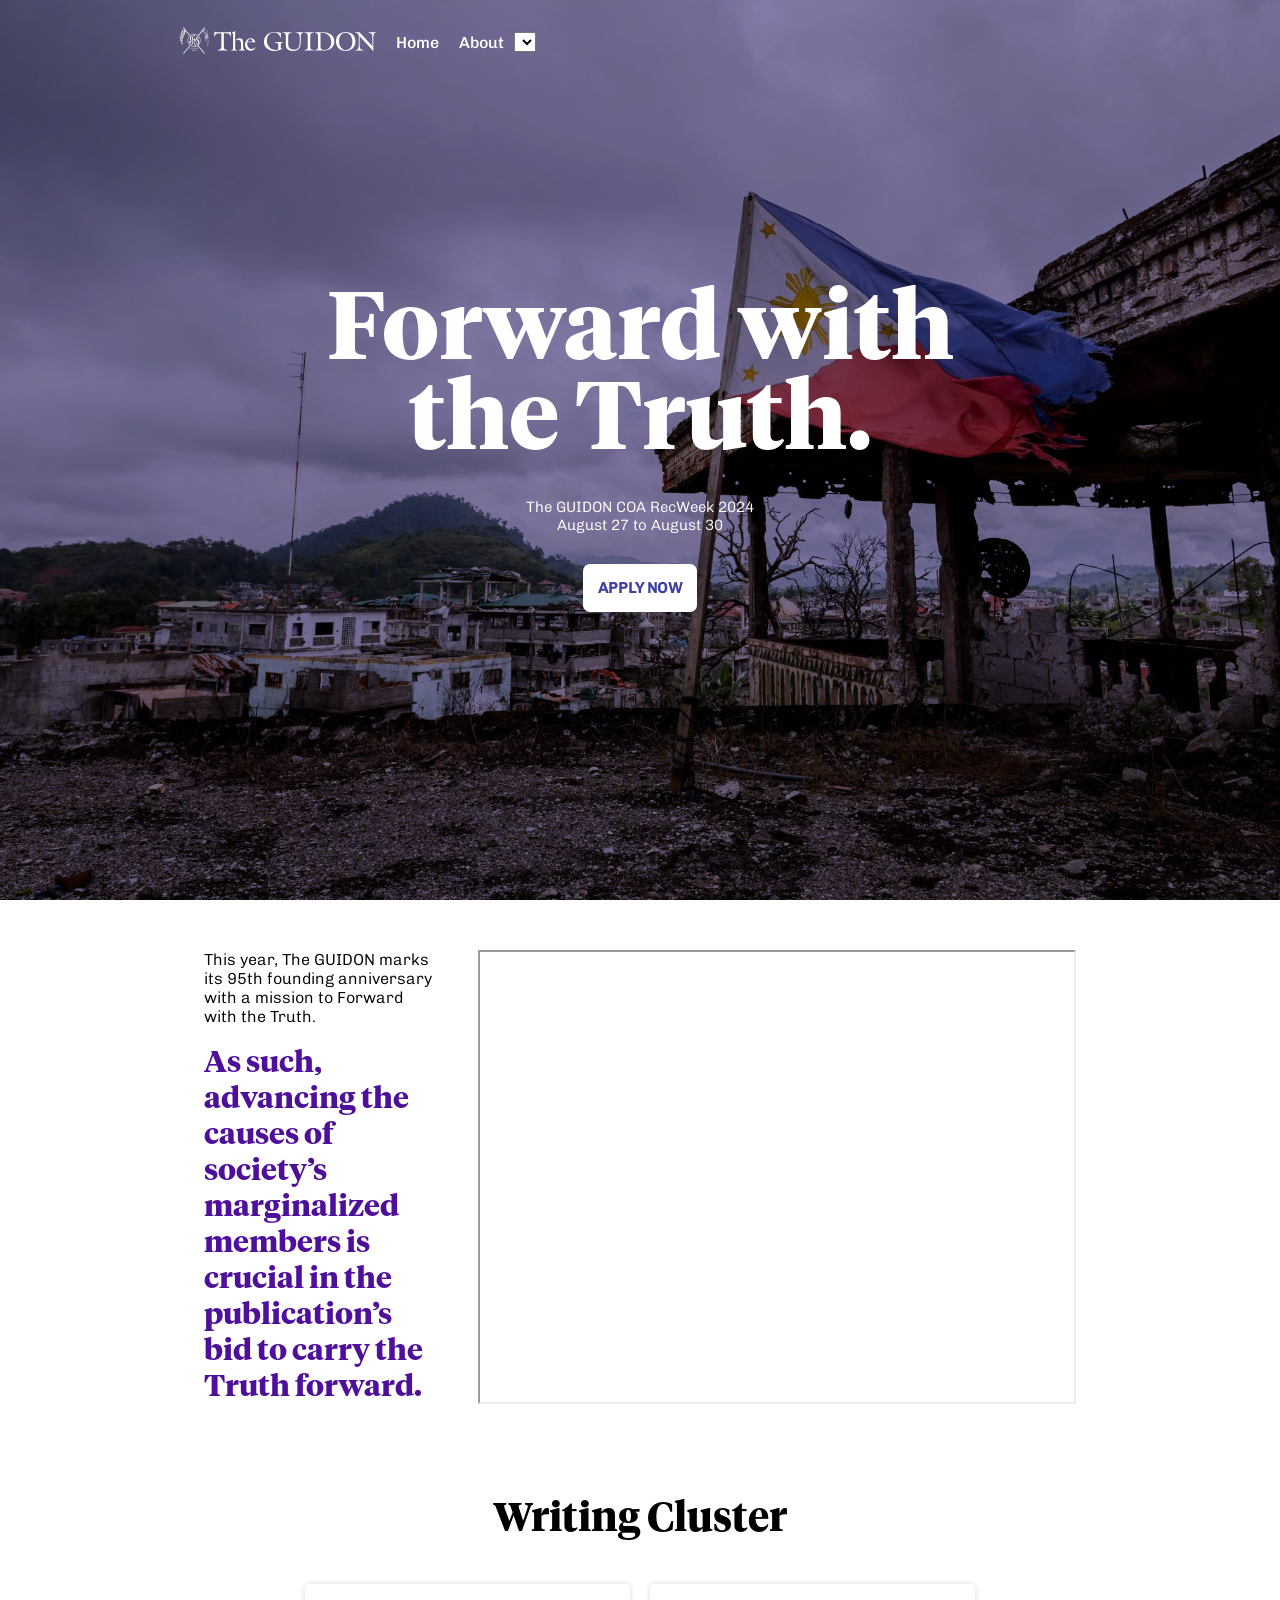
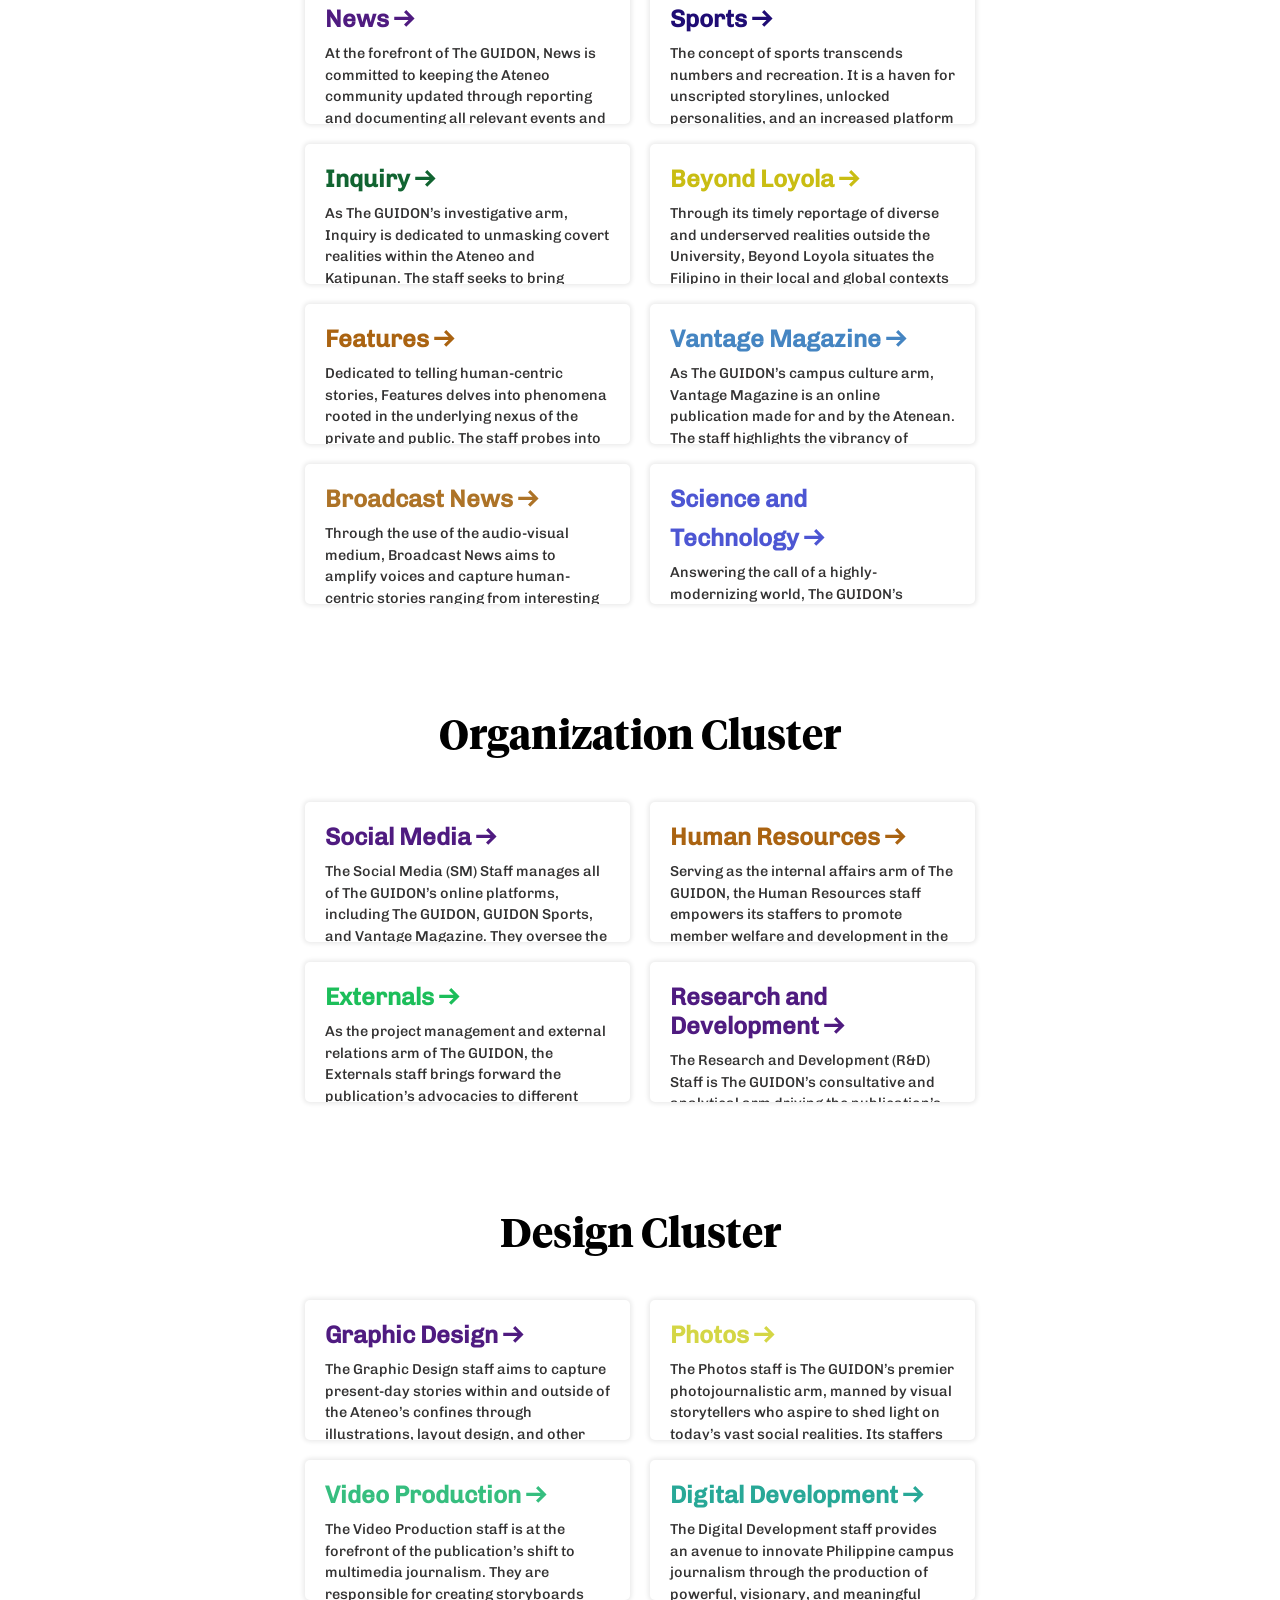
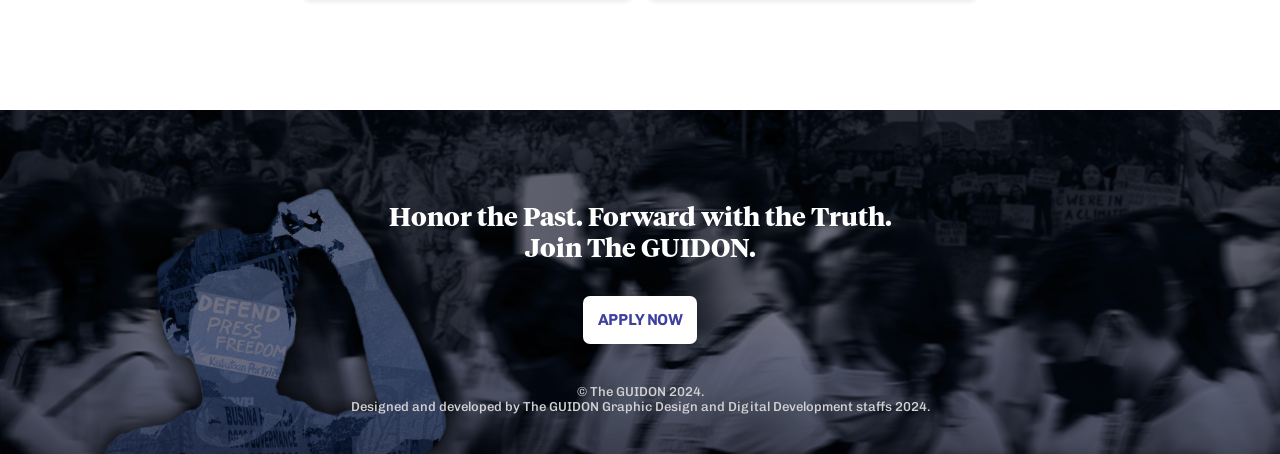
==== commit 1a996088: "Added descriptions for each staff under each cluster." ====
--- a/html/joinguidon.html
+++ b/html/joinguidon.html
@@ -13,6 +13,7 @@
         <a class="navbar-home"> Home </a>
         <a class="navbar-about"> About </a>
         <select class="navbar-clusters"> Clusters </select>
+        <button> APPLY NOW </button>
     </nav>
     
     <header class="fade-bg-slideshow"> 
@@ -41,51 +42,114 @@
                 <section class="container-cluster"> 
                     <section> 
                         <a>
-                            <h2> News </h2>
-                            <p> description </p>
-                        </a>
-                    </section>
-                    <section> 
-                        <a>
-                            <h2> Sports </h2>
-                            <p> description </p>
-                        </a>
-                    </section>
-                    <section> 
-                        <a>
-                            <h2> Inquiry </h2>
-                            <p> description </p>
-                        </a>
-                    </section>
-                    <section> 
-                        <a>
-                            <h2> Beyond Loyola </h2>
-                            <p> description </p>
-                        </a>
-                    </section>
-                    <section> 
-                        <a>
-                            <h2> Features </h2>
-                            <p> description </p>
-                        </a>
-                    </section>
-                    <section> 
-                        <a>
-                            <h2> Vantage Magazine </h2>
-                            <p> description </p>
-                        </a>
-                    </section>
-                    <section> 
-                        <a>
-                            <h2> Broadcast News </h2>
-                            <p> description </p>
-                        </a>
-                    </section>
-                    <section> 
-                        <a>
-                            <h2> Science and </h2>
-                            <h2> Technology </h2>
-                            <p> description </p>
+                            <h2 style="color: rgb(79, 27, 128)"> News 
+                                <svg class="arrow" width="21" height="17">
+                                    <path id="Vector" fill-rule="evenodd" clip-rule="evenodd" d="M12.2466 16.7533L20.5723 8.42771L12.2466 0.102128L10.0265 2.3222L14.5621 6.85836L0.24486 6.85806L0.245436 9.99791L14.5618 9.99791L10.0265 14.5332L12.2466 16.7533Z"
+                                    fill="rgb(79, 27, 128)"></path>
+                                </svg>
+                            </h2>
+                            <p>
+                                At the forefront of The GUIDON, News is committed to keeping the Ateneo community updated through reporting and documenting all relevant events and issues within the Higher Education undergraduate community. Writing for News entails unraveling the truth behind pressing campus concerns and responding through print and online stories.
+                                Serving all Ateneo sectors, News staffers are expected to think critically and creatively to produce newsworthy stories without sacrificing quality, credibility, and ethics. On top of this, News staffers should be proactive and quick on their feet when it comes to writing and searching for possible stories. 
+                            </p>
+                        </a>
+                    </section>
+                    <section> 
+                        <a>
+                            <h2 style="color: rgb(31, 12, 116)"> Sports
+                                <svg class="arrow" width="21" height="17">
+                                    <path id="Vector" fill-rule="evenodd" clip-rule="evenodd" d="M12.2466 16.7533L20.5723 8.42771L12.2466 0.102128L10.0265 2.3222L14.5621 6.85836L0.24486 6.85806L0.245436 9.99791L14.5618 9.99791L10.0265 14.5332L12.2466 16.7533Z"
+                                    fill="rgb(31, 12, 116)"></path>
+                                </svg>     
+                            </h2>
+                            <p>
+                                The concept of sports transcends numbers and recreation. It is a haven for unscripted storylines, unlocked personalities, and an increased platform for everyone involved in the industry. In its pursuit of the truth, the mission of The GUIDON Sports is to bring all of these mentioned elements into the screens and broadsheets, providing its audience with engaging stories that are both entertaining and relevant to the Ateneo and Philippine contexts.
+                                More than the final score, The GUIDON Sports remains committed to giving a platform for the Atenean athlete, showcasing the ins and outs behind each Ateneo sports team while remaining steadfast in consistently bringing each game to every Atenean student, fan, and alumni.
+                            </p>
+                        </a>
+                    </section>
+                    <section> 
+                        <a>
+                            <h2 style="color: rgb(17, 100, 49)"> Inquiry
+                                <svg class="arrow" width="21" height="17">
+                                    <path id="Vector" fill-rule="evenodd" clip-rule="evenodd" d="M12.2466 16.7533L20.5723 8.42771L12.2466 0.102128L10.0265 2.3222L14.5621 6.85836L0.24486 6.85806L0.245436 9.99791L14.5618 9.99791L10.0265 14.5332L12.2466 16.7533Z" 
+                                    fill="rgb(17, 100, 49)"></path>
+                                </svg>  </h2>
+                            <p> 
+                                As The GUIDON’s investigative arm, Inquiry is dedicated to unmasking covert realities within the Ateneo and Katipunan. The staff seeks to bring prevalent and deep-rooted phenomena closer to the Atenean sensibility through data-driven and humanized narratives.
+                                With the goal of delving deeper into the truth, Inquiry staffers must be dauntless in writing critical stories that matter to the Ateneo community. They must aspire to be effective writers determined to probe relevant issues through in-depth analysis and empathetic storytelling.     
+                            </p>
+                        </a>
+                    </section>
+                    <section> 
+                        <a>
+                            <h2 style="color: rgb(201, 189, 19)"> Beyond Loyola 
+                                <svg class="arrow" width="21" height="17">
+                                    <path id="Vector" fill-rule="evenodd" clip-rule="evenodd" d="M12.2466 16.7533L20.5723 8.42771L12.2466 0.102128L10.0265 2.3222L14.5621 6.85836L0.24486 6.85806L0.245436 9.99791L14.5618 9.99791L10.0265 14.5332L12.2466 16.7533Z" 
+                                    fill="rgb(201, 189, 19)"></path>
+                                </svg>   
+                            </h2>
+                            <p>
+                                Through its timely reportage of diverse and underserved realities outside the University, Beyond Loyola situates the Filipino in their local and global contexts through careful analysis of the cultural, political, and economic forces shaping the state of our nation.
+                                As such, the staff seeks to maintain constant social awareness and spark relevant discourse in matters relevant to the Filipino and, in particular, the Atenean, as they become individuals for and with others.
+                            </p>
+                        </a>
+                    </section>
+                    <section> 
+                        <a>
+                            <h2 style="color: rgb(170, 99, 17)"> Features
+                                <svg class="arrow" width="21" height="17">
+                                    <path id="Vector" fill-rule="evenodd" clip-rule="evenodd" d="M12.2466 16.7533L20.5723 8.42771L12.2466 0.102128L10.0265 2.3222L14.5621 6.85836L0.24486 6.85806L0.245436 9.99791L14.5618 9.99791L10.0265 14.5332L12.2466 16.7533Z" 
+                                    fill="rgb(170, 99, 17)"></path>
+                                </svg>   
+                             </h2>
+                            <p>
+                                Dedicated to telling human-centric stories, Features delves into phenomena rooted in the underlying nexus of the private and public. The staff probes into personal accounts in its commitment to documenting existing sociocultural realities and contexts in a manner that is relevant in both concept and effect.
+                                As the staff aims to humanize society’s cultural trends, Features staffers endeavor to creatively convey narratives through impactful storytelling grounded in experience. In their pursuit of truth, staffers strive to bring underrepresented and sidelined voices to the forefront of public discourse.
+                            </p>
+                        </a>
+                    </section>
+                    <section> 
+                        <a>
+                            <h2 style="color: rgb(69, 133, 194)"> Vantage Magazine 
+                                <svg class="arrow" width="21" height="17">
+                                    <path id="Vector" fill-rule="evenodd" clip-rule="evenodd" d="M12.2466 16.7533L20.5723 8.42771L12.2466 0.102128L10.0265 2.3222L14.5621 6.85836L0.24486 6.85806L0.245436 9.99791L14.5618 9.99791L10.0265 14.5332L12.2466 16.7533Z" 
+                                    fill="rgb(69, 133, 194)"></path>
+                                </svg>   
+                            </h2>
+                            <p>
+                                As The GUIDON’s campus culture arm, Vantage Magazine is an online publication made for and by the Atenean. The staff highlights the vibrancy of student life and local culture within and beyond Katipunan by covering the latest trends in food, film, music, and the arts. Tapping into the endless potential of digital storytelling through engaging multimedia content, we take journalism into the 21st century—away from pretense and towards accessibility.
+                                The magazine is committed to becoming the go-to source of compelling stories, inviting discussions, and imaginative pieces on campus culture and beyond. With a balance of creative expression and responsible storytelling, Vantage Magazine is the homepage of the Atenean. 
+                            </p>
+                        </a>
+                    </section>
+                    <section> 
+                        <a>
+                            <h2 style="color: rgb(173, 115, 39)"> Broadcast News 
+                                <svg class="arrow" width="21" height="17">
+                                    <path id="Vector" fill-rule="evenodd" clip-rule="evenodd" d="M12.2466 16.7533L20.5723 8.42771L12.2466 0.102128L10.0265 2.3222L14.5621 6.85836L0.24486 6.85806L0.245436 9.99791L14.5618 9.99791L10.0265 14.5332L12.2466 16.7533Z" 
+                                    fill="rgb(173, 115, 39)"></path>
+                                </svg>   
+                            </h2>
+                            <p> 
+                                Through the use of the audio-visual medium, Broadcast News aims to amplify voices and capture human-centric stories ranging from interesting trends to relevant social issues. In pursuit of innovative forms of storytelling, the staff’s productions include voiceover reports, interview series, live coverages, and short-form content.
+                                As the face and voice of The GUIDON’s on-screen appearances, the staff’s nature is highly collaborative with the other staffs within the publication. Reporters are trained to be creative storytellers to hone their multimedia literacy through writing scripts, crafting media outputs, interviewing key experts, and reporting on breaking stories within and beyond the Ateneo.
+                            </p>
+                        </a>
+                    </section>
+                    <section> 
+                        <a>
+                            <h2 style="color: rgb(77, 86, 211)"> Science and </h2>
+                            <h2 style="color: rgb(77, 86, 211)"> Technology 
+                                <svg class="arrow" width="21" height="17">
+                                    <path id="Vector" fill-rule="evenodd" clip-rule="evenodd" d="M12.2466 16.7533L20.5723 8.42771L12.2466 0.102128L10.0265 2.3222L14.5621 6.85836L0.24486 6.85806L0.245436 9.99791L14.5618 9.99791L10.0265 14.5332L12.2466 16.7533Z" 
+                                    fill="rgb(77, 86, 211)"></path>
+                                </svg>   
+                            </h2>
+                            <p> 
+                                Answering the call of a highly-modernizing world, The GUIDON’s Science and Technology (SciTech) staff brings science communication to the forefront of local and campus-based journalism. As the publication’s scientific arm, SciTech focuses on relevant digital, medical, academic, and environmental trends, as well as their implications on the community within and outside of the Ateneo’s contexts.
+                                As the staff ushers itself into the publication’s storied Writing Cluster, SciTech is dedicated to establishing itself as one of the leading sources of science information and news as they unfold in the Atenean’s lived realities. Staffers brave the technical nature of science writing and go out and beyond to report pressing issues, making them accessible and comprehensible to the Filipino.
+                            </p>
                         </a>
                     </section>
                 </section>
@@ -96,26 +160,57 @@
                 <section class="container-cluster">  
                     <section> 
                         <a>
-                            <h2> Social Media </h2>
-                            <p> description </p>
-                        </a>
-                    </section>
-                    <section> 
-                        <a>
-                            <h2> Human Resources </h2>
-                            <p> description </p>
-                        </a>
-                    </section>
-                    <section> 
-                        <a>
-                            <h2> Externals </h2>
-                            <p> description </p>
+                            <h2 style="color: rgb(79, 27, 128)"> Social Media 
+                                <svg class="arrow" width="21" height="17">
+                                    <path id="Vector" fill-rule="evenodd" clip-rule="evenodd" d="M12.2466 16.7533L20.5723 8.42771L12.2466 0.102128L10.0265 2.3222L14.5621 6.85836L0.24486 6.85806L0.245436 9.99791L14.5618 9.99791L10.0265 14.5332L12.2466 16.7533Z" 
+                                    fill="rgb(79, 27, 128)"></path>
+                                </svg>   
+                            </h2>
+                            <p>
+                                The Social Media (SM) Staff manages all of The GUIDON’s online platforms, including The GUIDON, GUIDON Sports, and Vantage Magazine. They oversee the publication of digital content to ensure that everything released online is of the utmost quality. As the Truth grows hazier amid a turbulent digital landscape, SM’s commitment to the accurate dissemination of journalistic stories remains more steadfast than ever.
+                                On top of this, SM actively searches for online patterns that can help amplify The GUIDON’s digital presence by ensuring accurate, truthful, and continuous online engagements for the publication. Moreover, staffers make use of their data-driven insights to assist The GUIDON’s writers and designers in ideating and improving their content, keeping the Ateneo community and beyond updated on stories that matter to them.
+                            </p>
+                        </a>
+                    </section>
+                    <section> 
+                        <a>
+                            <h2 style="color: rgb(170, 99, 17)"> Human Resources 
+                                <svg class="arrow" width="21" height="17">
+                                    <path id="Vector" fill-rule="evenodd" clip-rule="evenodd" d="M12.2466 16.7533L20.5723 8.42771L12.2466 0.102128L10.0265 2.3222L14.5621 6.85836L0.24486 6.85806L0.245436 9.99791L14.5618 9.99791L10.0265 14.5332L12.2466 16.7533Z" 
+                                    fill="rgb(170, 99, 17)"></path>
+                                </svg>   
+                            </h2>
+                            <p>
+                                Serving as the internal affairs arm of The GUIDON, the Human Resources staff empowers its staffers to promote member welfare and development in the publication by spearheading internal initiatives. Such activities include training, feedback management, member integration, and events management.
+                                Human Resources provides avenues for growth and development in the publication, empowering the many writers, designers, and managers in their journalistic craft.  With the aim of actively cultivating an inclusive and conducive working environment in the publication, the staff ideates events that foster deeper levels of camaraderie and contribute to the internal health of the organization and the well-being of its members.
+                            </p>
+                        </a>
+                    </section>
+                    <section> 
+                        <a>
+                            <h2 style="color: rgb(28, 190, 90)"> Externals 
+                                <svg class="arrow" width="21" height="17">
+                                    <path id="Vector" fill-rule="evenodd" clip-rule="evenodd" d="M12.2466 16.7533L20.5723 8.42771L12.2466 0.102128L10.0265 2.3222L14.5621 6.85836L0.24486 6.85806L0.245436 9.99791L14.5618 9.99791L10.0265 14.5332L12.2466 16.7533Z" 
+                                    fill="rgb(28, 190, 90)"></path>
+                                </svg>   
+                            </h2>
+                            <p>
+                                As the project management and external relations arm of The GUIDON, the Externals staff brings forward the publication’s advocacies to different sectors and communities within and outside the University. We work toward expanding The GUIDON’s reach and impact through the ideation and execution of projects, the establishment of sustainable external relations, and the efficient circulation and archival of the publication’s issues.
+                                Externals staffers are dynamic, proactive, and detail-oriented team players. They are expected to think quickly and creatively when ideating and executing projects, as well as engaging with stakeholders. Through the collaborative nature of Externals’ work, staffers will have the opportunity to further hone their skills in project management, communication, external relations, and critical thinking.
+                            </p>
                         </a>
                     </section> 
                     <section> 
                         <a>
-                            <h2> Research and Development </h2>
-                            <p> description </p>
+                            <h2 style="color: rgb(79, 27, 128)"> Research and Development
+                                <svg class="arrow" width="21" height="17">
+                                    <path id="Vector" fill-rule="evenodd" clip-rule="evenodd" d="M12.2466 16.7533L20.5723 8.42771L12.2466 0.102128L10.0265 2.3222L14.5621 6.85836L0.24486 6.85806L0.245436 9.99791L14.5618 9.99791L10.0265 14.5332L12.2466 16.7533Z" 
+                                    fill="rgb(79, 27, 128)"></path>
+                                </svg>    </h2>
+                            <p>
+                                The Research and Development (R&amp;D) Staff is The GUIDON’s consultative and analytical arm driving the publication’s success and innovation. Aligned with the commitment to Forward with the Truth, its mission is to enhance operational efficiency, support the Writing Cluster with robust data, and harness the power of data analytics and engineering to optimize the publication’s internal process.
+                                Joining the R&amp;D Staff means gaining valuable skills in data analysis, problem-solving, and strategic thinking, all while playing a pivotal role in shaping the future of The GUIDON and its commitment to truthful journalism. Members will be at the forefront of innovation within the publication, developing and implementing strategies that improve its overall impact and efficiency to adapt to the evolving demands of modern journalism.
+                            </p>
                         </a>
                     </section>
                 </section>
@@ -126,26 +221,57 @@
                 <section class="container-cluster"> 
                     <section> 
                         <a>
-                            <h2> Graphic Design </h2>
-                            <p> description </p>
-                        </a>
-                    </section>
-                    <section> 
-                        <a>
-                            <h2> Photos </h2>
-                            <p> description </p>
-                        </a>
-                    </section>
-                    <section> 
-                        <a>
-                            <h2> Video Production </h2>
-                            <p> description </p>
+                            <h2 style="color: rgb(79, 27, 128)"> Graphic Design
+                                <svg class="arrow" width="21" height="17">
+                                    <path id="Vector" fill-rule="evenodd" clip-rule="evenodd" d="M12.2466 16.7533L20.5723 8.42771L12.2466 0.102128L10.0265 2.3222L14.5621 6.85836L0.24486 6.85806L0.245436 9.99791L14.5618 9.99791L10.0265 14.5332L12.2466 16.7533Z" 
+                                    fill="rgb(79, 27, 128)"></path>
+                                </svg>    </h2>
+                            <p>
+                                The Graphic Design staff aims to capture present-day stories within and outside of the Ateneo’s confines through illustrations, layout design, and other visual content. In collaboration with the rest of the publication, the staff is in charge of creating dynamic press broadsheets and diverse multimedia graphics. As visual storytellers, the Graphic Design staff has the duty to connect with The GUIDON’s readers beyond words, whether in print or online.
+                                Illustrators and layout artists work hand-in-hand to fulfill their mission of strengthening the publication’s visual journalism. They bring stories to life and capture an audience by creating artistic interpretations of different perspectives. In an effort to create compelling narratives, the staff produces multimedia graphics, exuding contemporary realities through illustrative communication.
+                            </p>
+                        </a>
+                    </section>
+                    <section> 
+                        <a>
+                            <h2 style="color: rgb(212, 214, 69)"> Photos 
+                                <svg class="arrow" width="21" height="17">
+                                    <path id="Vector" fill-rule="evenodd" clip-rule="evenodd" d="M12.2466 16.7533L20.5723 8.42771L12.2466 0.102128L10.0265 2.3222L14.5621 6.85836L0.24486 6.85806L0.245436 9.99791L14.5618 9.99791L10.0265 14.5332L12.2466 16.7533Z" 
+                                    fill="rgb(212, 214, 69)"></path>
+                                </svg>   
+                            </h2>
+                            <p>
+                                The Photos staff is The GUIDON’s premier photojournalistic arm, manned by visual storytellers who aspire to shed light on today’s vast social realities. Its staffers take photographs that capture the human experience, bringing the truth to life. Alongside the rest of the cluster, the staff plays an integral role in visually engaging the audience through purposeful and skillful photos documenting significant events encompassing Ateneo culture, as well as important issues beyond the campus walls. 
+                                The Photos staff aims to be at the forefront of student journalism by amplifying the stories of communities within and beyond the Ateneo. The staff achieves this responsibility of capturing the Truth by being human-centric photojournalists who use creative and impactful visual storytelling to chronicle events relevant to the community.
+                            </p>
+                        </a>
+                    </section>
+                    <section> 
+                        <a>
+                            <h2 style="color: rgb(54, 190, 127)"> Video Production 
+                                <svg class="arrow" width="21" height="17">
+                                    <path id="Vector" fill-rule="evenodd" clip-rule="evenodd" d="M12.2466 16.7533L20.5723 8.42771L12.2466 0.102128L10.0265 2.3222L14.5621 6.85836L0.24486 6.85806L0.245436 9.99791L14.5618 9.99791L10.0265 14.5332L12.2466 16.7533Z" 
+                                    fill="rgb(54, 190, 127)"></path>
+                                </svg>   
+                            </h2>
+                            <p>
+                                The Video Production staff is at the forefront of the publication’s shift to multimedia journalism. They are responsible for creating storyboards and producing videos that captivate viewers with impactful storytelling and cinematic videography. They bring the narratives that matter to the community within and beyond the Ateneo through their video outputs, taking them on a visual journey across a wide range of stories—from deep investigations to lifestyle features.
+                                The Video Production staff produces projects through their Content Strategists and Technical Producers, who collaborate to turn ideas into concrete outputs that aim to amplify the voices of sectors in the University and society. They also work alongside other staffs’ writers, photographers, and designers to ensure a seamless integration of visuals and content in an effort to deliver a compelling story. By combining their expertise in videography techniques and attention to detail, the staff releases videos that engage viewers and offer a platform for diverse perspectives.
+                            </p>
                         </a>
                     </section> 
                     <section> 
                         <a>
-                            <h2> Digital Development </h2>
-                            <p> description </p>
+                            <h2 style="color: rgb(40, 168, 151)"> Digital Development
+                                <svg class="arrow" width="21" height="17">
+                                    <path id="Vector" fill-rule="evenodd" clip-rule="evenodd" d="M12.2466 16.7533L20.5723 8.42771L12.2466 0.102128L10.0265 2.3222L14.5621 6.85836L0.24486 6.85806L0.245436 9.99791L14.5618 9.99791L10.0265 14.5332L12.2466 16.7533Z" 
+                                    fill="rgb(40, 168, 151)"></path>
+                                </svg>   
+                            </h2>
+                            <p> 
+                                The Digital Development staff provides an avenue to innovate Philippine campus journalism through the production of powerful, visionary, and meaningful interactive articles. In collaboration with the publication’s writers, photographers, videographers, and designers, the Digital Development staff creates an immersive experience for readers through the innovative use of various multimedia forms. In doing so, the staff acts as a training ground for budding digital designers and developers who are committed to pioneering journalism into the 21st century.
+                                The Digital Development staff also maintains The GUIDON’s websites and improves their relevance and usability as online platforms. Grounded in user experience, the staff’s work paves the way for The GUIDON’s cutting-edge modernization and innovation, efficiently helping readers sift through the noise of a polluted online environment and arrive at the stories that matter to them.
+                            </p>
                         </a>
                     </section>
                 </section>
--- a/css/guidon.css
+++ b/css/guidon.css
@@ -12,7 +12,7 @@
     align-items: center;
     position: fixed;
     padding: 15px;
-    padding-left: 10%;
+    padding-left: 13%;
     width: 100%;
     transition: background-color 0.5s ease-in-out, opacity 0.5s ease-in-out;
 }
@@ -26,13 +26,26 @@
     text-decoration: underline;
     text-decoration-color: white;
 }
+
+.navbar > button{
+    padding: 13px;
+    position: absolute;
+    right: 23%;
+    visibility: hidden;
+}
 .navbar-logo > img{
     width: 200px;
     height: auto;
 }
 
+/* makes the navbar background visible when scrolling down */
+
 .navbar-bg {
-    background-color: rgb(23, 23, 131);
+    background-color: rgb(57, 57, 145);
+}
+
+.navbar-bg > button {
+    visibility: visible;
 }
 
 /* header content */
@@ -80,9 +93,8 @@
     100% {
         background-image: url(../images/bg5.jpg);
     }
-
-
-}
+}
+
 .header-text {
     display: flex;
     flex-direction: column;
@@ -108,6 +120,13 @@
 .header-info > p{
     font-size: 15px;
     font-family: chivo-regular;
+}
+
+
+/* main content */
+main {
+    padding-left: 12%;
+    padding-right: 12%;
 }
 
 .container-intro {
@@ -137,13 +156,6 @@
     width: 900px;
     height: 450px;
 }
-
-/* main content */
-main {
-    padding-left: 12%;
-    padding-right: 12%;
-}
-
 
 .container-allClusters > section > h1 {
     display: grid;
@@ -162,14 +174,29 @@
 }
 
 .container-cluster > section {
-    
     box-shadow: 0px 0px 4px 2px rgba(0, 0, 0, 0.08);
     border-radius: 5px;
     padding: 20px;
     width: 285px;
     height: 100px;
     margin: 10px;
-}
+    overflow: hidden;
+    text-overflow: ellipsis;
+}
+
+
+.container-cluster > section > a > h2 {
+    margin-bottom: 10px;
+}
+
+.container-cluster > section > a > p {
+    text-overflow: hidden;
+    color: rgb(51, 50, 50);
+    line-height: 1.5;
+    font-size: .9rem;
+    margin-bottom: 10px;
+}
+
 
 /* footer styles */ 
 footer {
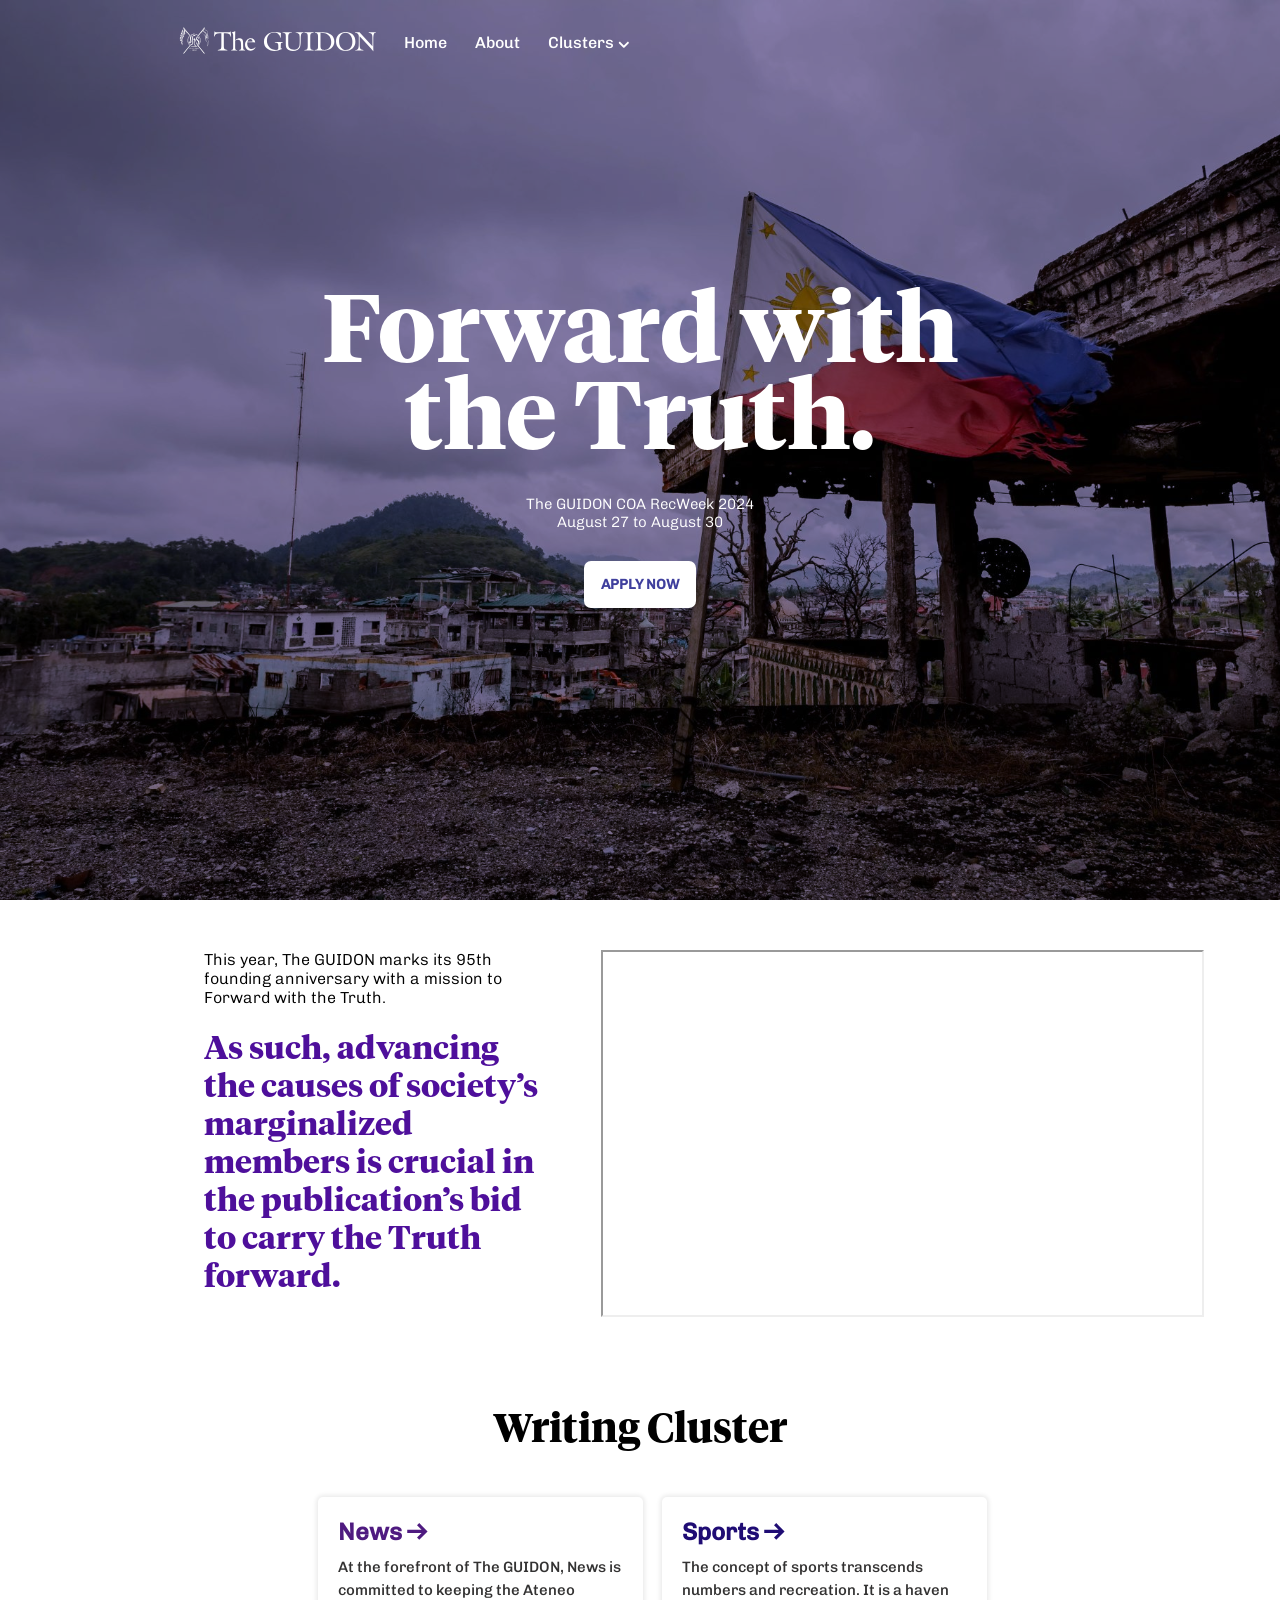
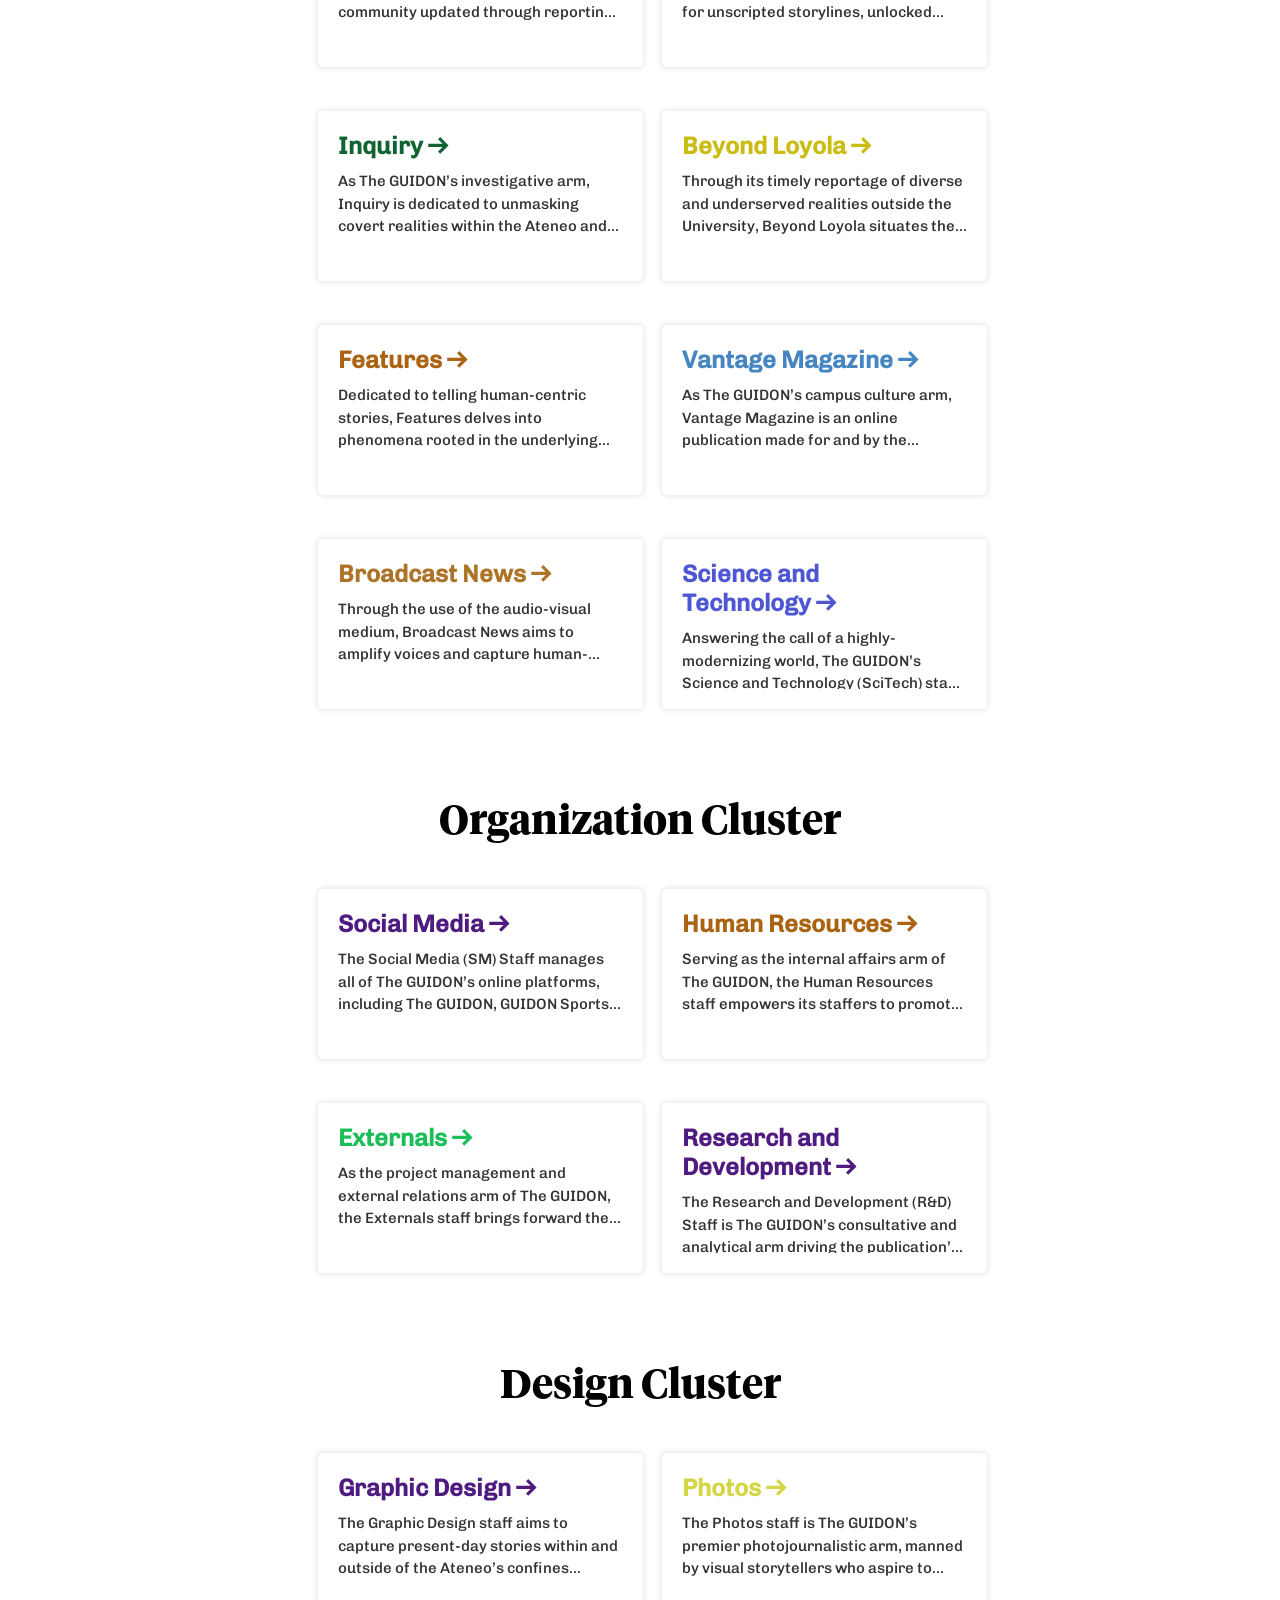
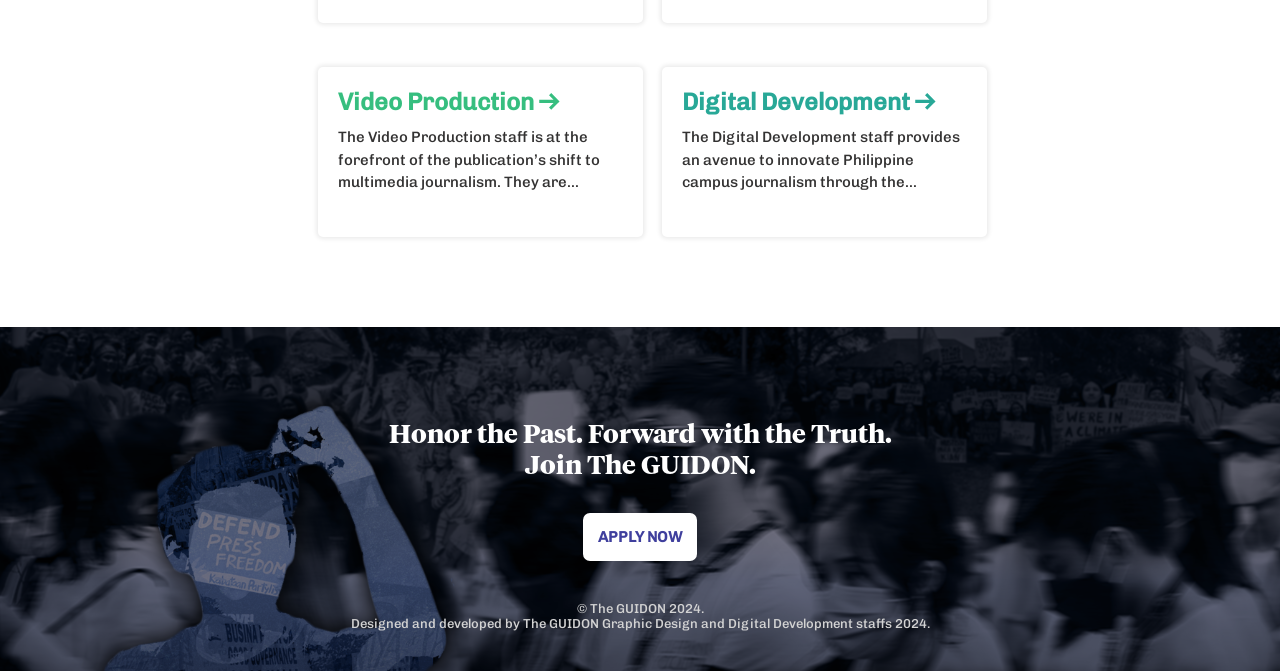
==== commit 60ce7c1e: "Added responsive design." ====
--- a/html/joinguidon.html
+++ b/html/joinguidon.html
@@ -10,9 +10,9 @@
 <body>
     <nav class="navbar">
         <a class="navbar-logo"> <img src="../images/logo-long-white.svg"> </a>
-        <a class="navbar-home"> Home </a>
+        <a class="navbar-home" href="#"> Home </a>
         <a class="navbar-about"> About </a>
-        <select class="navbar-clusters"> Clusters </select>
+        <a class="navbar-clusters"> Clusters <img src="../images/drop-down.svg"> </a>
         <button> APPLY NOW </button>
     </nav>
     
@@ -33,7 +33,7 @@
                 <p> This year, The GUIDON marks its 95th founding anniversary with a mission to Forward with the Truth. </p>
                 <h1> As such, advancing the causes of society’s marginalized members is crucial in the publication’s bid to carry the Truth forward. </h1>
             </blockquote>
-            <iframe id="intro-video" ="https://drive.google.com/file/d/1OpApFnA5Q67qXhPwt8SmKWEV10A-F7zk/preview" allow="autoplay"></iframe>
+            <iframe id="intro-video" src="https://drive.google.com/file/d/1OpApFnA5Q67qXhPwt8SmKWEV10A-F7zk/preview" allow="autoplay"></iframe>
         </section>
 
         <section class="container-allClusters">
@@ -140,7 +140,7 @@
                     <section> 
                         <a>
                             <h2 style="color: rgb(77, 86, 211)"> Science and </h2>
-                            <h2 style="color: rgb(77, 86, 211)"> Technology 
+                            <h2 style="color: rgb(77, 86, 211); margin-top: -10px" > Technology 
                                 <svg class="arrow" width="21" height="17">
                                     <path id="Vector" fill-rule="evenodd" clip-rule="evenodd" d="M12.2466 16.7533L20.5723 8.42771L12.2466 0.102128L10.0265 2.3222L14.5621 6.85836L0.24486 6.85806L0.245436 9.99791L14.5618 9.99791L10.0265 14.5332L12.2466 16.7533Z" 
                                     fill="rgb(77, 86, 211)"></path>
@@ -295,14 +295,13 @@
 <script> 
     let currentScrollY = 0;
     const navbar = document.querySelector(".navbar")
+    const header = document.querySelector(".fade-bg-slideshow")
     window.addEventListener("scroll", () => {
         currentScrollY = window.scrollY;
-        if(currentScrollY >= 1000){
-            console.log(currentScrollY);
+        if(currentScrollY >= header.offsetTop + header.offsetHeight){
             navbar.classList.add("navbar-bg");
         }
         else{
-            console.log(currentScrollY);
             navbar.classList.remove("navbar-bg");
         }
     });
--- a/css/guidon.css
+++ b/css/guidon.css
@@ -2,6 +2,10 @@
     padding: 0;
     margin: 0;
     font-family: chivo-medium;
+}
+
+html{
+    scroll-behavior: smooth;
 }
 
 
@@ -19,22 +23,26 @@
 
 .navbar > a {
     margin: 10px;
+    margin-right: 10px;
+    font-size: 12px;
+    text-decoration: none;
     color: white;
 }
 
 .navbar > a:hover {
     text-decoration: underline;
     text-decoration-color: white;
+    text-decoration-thickness: 3px;
 }
 
 .navbar > button{
     padding: 13px;
+    right: 50px;
     position: absolute;
-    right: 23%;
     visibility: hidden;
 }
 .navbar-logo > img{
-    width: 200px;
+    width: 100px;
     height: auto;
 }
 
@@ -48,13 +56,27 @@
     visibility: visible;
 }
 
+/* responsive navbar */
+@media (min-width: 700px){
+    .navbar-logo > img{
+        width: 200px;
+    }
+
+    .navbar > a{
+        margin-right: 18px;
+        font-size: 16px;
+    }
+
+    .navbar > button{
+        right: 25%;
+    }
+}
 /* header content */
 header {
     height: 100vh;
     text-align: center;
     align-content: center;
-    padding-left: 25%;
-    padding-right: 25%;
+
     background-color: rgba(43, 35, 71, 0.658);
     background-image: url(../images/bg0.jpg);
     background-blend-mode: overlay;
@@ -101,8 +123,8 @@
     align-items: center;
 }
 .header-text > h1{
-    line-height: 90px;
-    font-size: 95px;
+    line-height: 40px;
+    font-size: 40px;
     font-family: tiempos-headline;
     color: white;
 }
@@ -121,7 +143,37 @@
     font-size: 15px;
     font-family: chivo-regular;
 }
-
+/* Responsive header */
+@media (min-width: 700px) {
+    .header-text {
+        padding-left: 16%;
+        padding-right: 16%;
+        row-gap: 24px;
+    }
+  
+    .header-text > h1 {
+      font-size: 72px;
+      line-height: 0.9;
+    }
+  
+    .header-text > button {
+      font-size: 14px;
+      width: 112px;
+    }
+  }
+  
+@media (min-width: 1240px) {
+.header-text {
+    padding-left: 22%;
+    padding-right: 22%;
+    row-gap: 0px;
+}
+
+.header-text > h1 {
+    font-size: 96px;
+}
+}
+  
 
 /* main content */
 main {
@@ -129,73 +181,158 @@
     padding-right: 12%;
 }
 
+
 .container-intro {
     display: flex;
+    flex-direction: column;
+    align-items: center;
     justify-content: center;
-    padding: 50px;
+    padding: 30px;
+    margin: auto;
     margin-bottom: 40px;
 }
 
 .container-intro > blockquote {
-    width: 40%;
-    margin-right: 5%;
+    width: 300px;
+    margin-bottom: 20px;
+    
 }
 .container-intro > blockquote > p{
-    font-size: 16px;
+    font-size: 10px;
     font-family: chivo-regular;
     margin-bottom: 20px;
 }
 
 .container-intro > blockquote > h1{
     color: rgb(78, 15, 155);
-    font-size: 30px;
+    font-size: 20px;
     font-family: tiempos-headline;
 }
 
 #intro-video {
-    width: 900px;
-    height: 450px;
-}
-
+    aspect-ratio: 16/9;
+    width: 300px;
+}
+
+/* container-intro responsive design */
+
+@media (min-width: 700px) {
+    .container-intro {
+      padding: 50px;
+      flex-direction: row;
+      justify-content: space-between;
+      align-items: normal;
+      column-gap: 16px;
+    }
+  
+    .container-intro > blockquote {
+      width: 225px;
+      margin-right: 24px;
+    }
+
+    .container-intro > blockquote p{
+        margin-bottom: 24px;
+      }
+
+    .container-intro > blockquote > h1 {
+        font-size: 24px;
+      }
+    #intro-video {
+      width: 480px;
+    }
+  }
+  
+  @media (min-width: 1240px) {
+    .container-intro {
+      width: 1000px;
+      column-gap: 32px;
+    }
+  
+    .container-intro > blockquote {
+      width: 365px;
+    }
+  
+    .container-intro > blockquote p{
+      margin-bottom: 24px;
+      font-size: 16px;
+    }
+  
+    .container-intro > blockquote h1 {
+      font-size: 32px;
+    }
+  
+    #intro-video {
+      width: 640px;
+    }
+  }
+  
+  @media (min-width: 1590px) {
+    .container-intro {
+      width: 1350px;
+    }
+  
+    .container-intro > blockquote {
+      width: 500px;
+    }
+  
+    #intro-video {
+      width: 800px;
+    }
+  }
+
+  
 .container-allClusters > section > h1 {
     display: grid;
     font-family: tiempos-headline;
     justify-content: center;
     font-size: 40px;
 }
-
 .container-cluster {
-    display: flex;
-    flex-wrap: wrap;
-    align-items: center;
+    width: 100%;
+    display: grid;
+    grid-template-columns: repeat(auto-fit, 20rem);
+    grid-gap: 24px;
     justify-content: center;
-    margin-bottom: 100px;
-    margin-top: 30px;
-}
-
-.container-cluster > section {
+    margin-top: 32px;
+    margin-bottom: 80px;
+}
+
+.container-cluster > section  {
     box-shadow: 0px 0px 4px 2px rgba(0, 0, 0, 0.08);
     border-radius: 5px;
     padding: 20px;
     width: 285px;
-    height: 100px;
+    height: 130px;
     margin: 10px;
+    display: flex;
+    flex-direction: column;
+    justify-content: space-between;
     overflow: hidden;
     text-overflow: ellipsis;
 }
 
+.container-cluster > section > a {
+    display: flex;
+    flex-direction: column;
+    height: 100%;
+}
 
 .container-cluster > section > a > h2 {
     margin-bottom: 10px;
+    flex-shrink: 0;
 }
 
 .container-cluster > section > a > p {
-    text-overflow: hidden;
     color: rgb(51, 50, 50);
     line-height: 1.5;
-    font-size: .9rem;
-    margin-bottom: 10px;
-}
+    font-size: 15px;
+    display: -webkit-box;
+    -webkit-line-clamp: 3;
+    -webkit-box-orient: vertical;
+    overflow: hidden;
+    text-overflow: ellipsis;
+}
+
 
 
 /* footer styles */ 
@@ -234,6 +371,7 @@
     border-radius: 7px;
     border-style: none;
     font-size: 15px;
+    cursor: pointer;
     font-weight: bold;
 }
 
